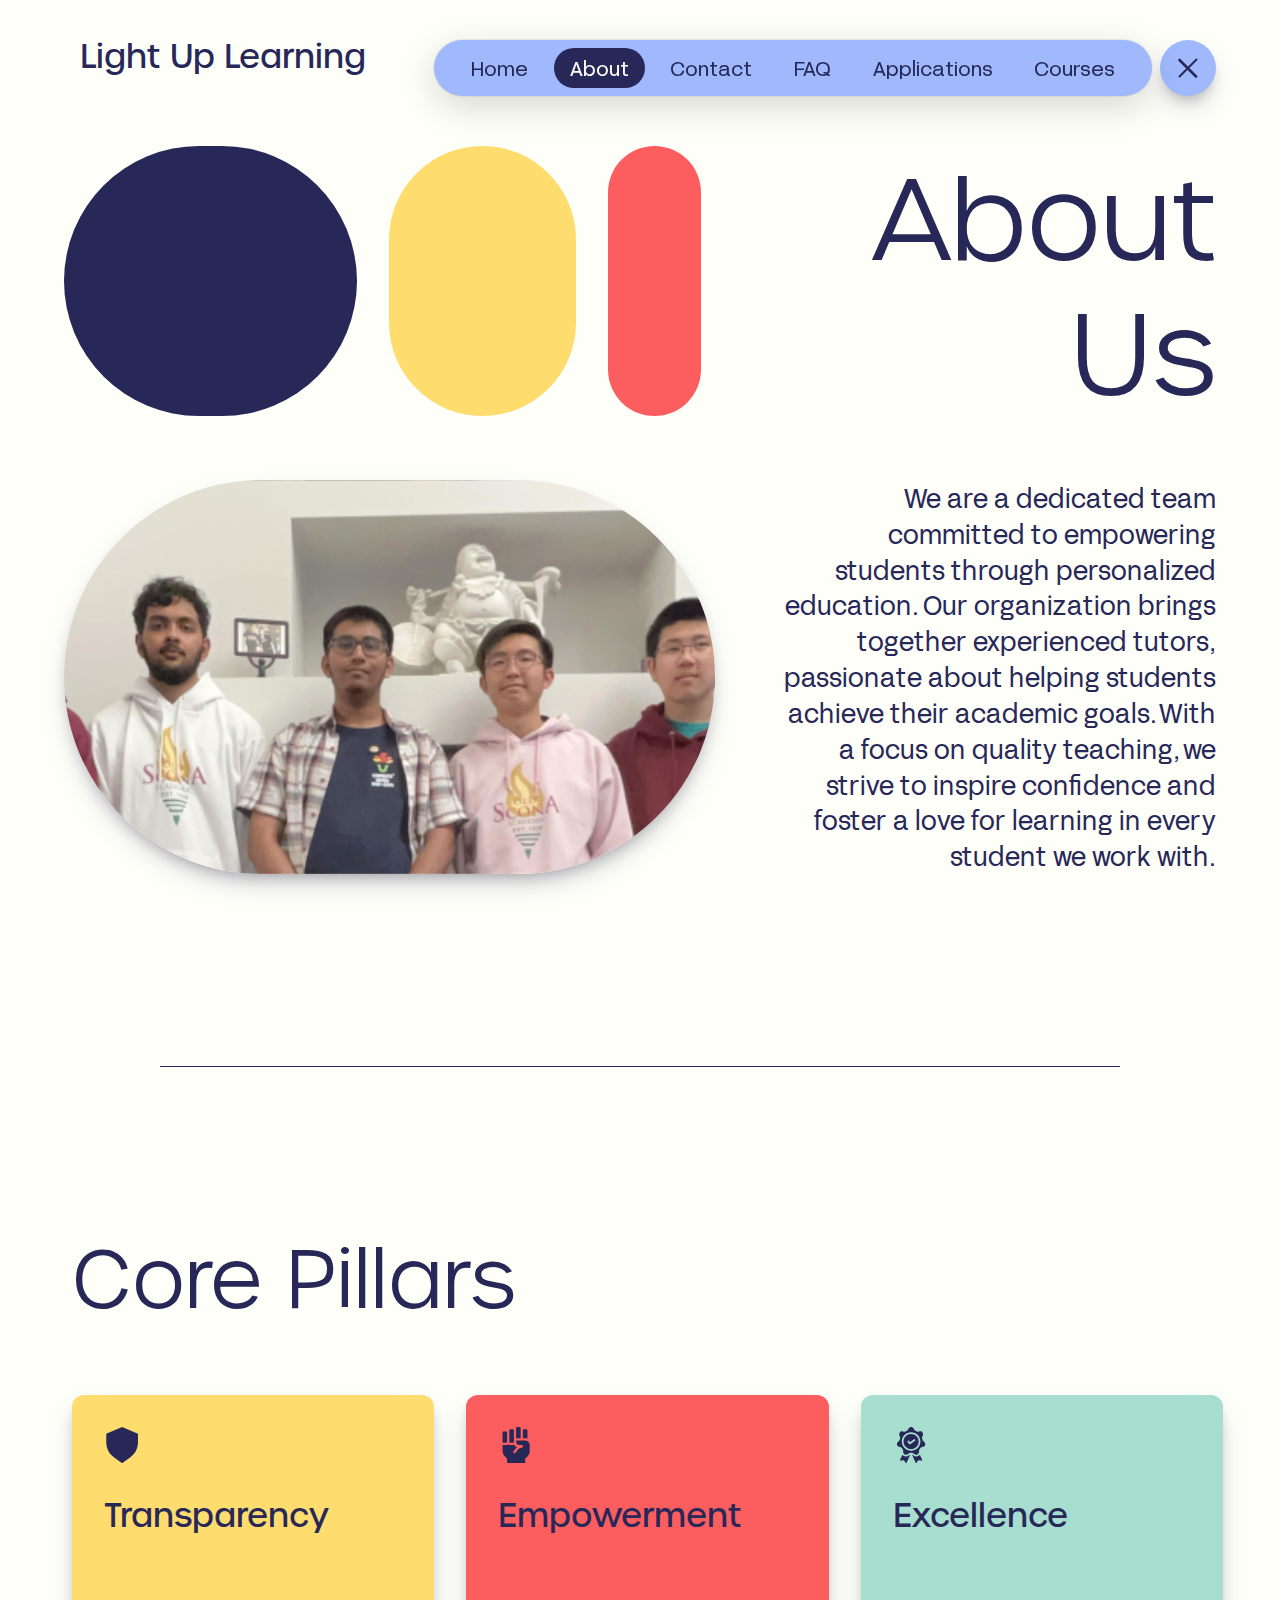
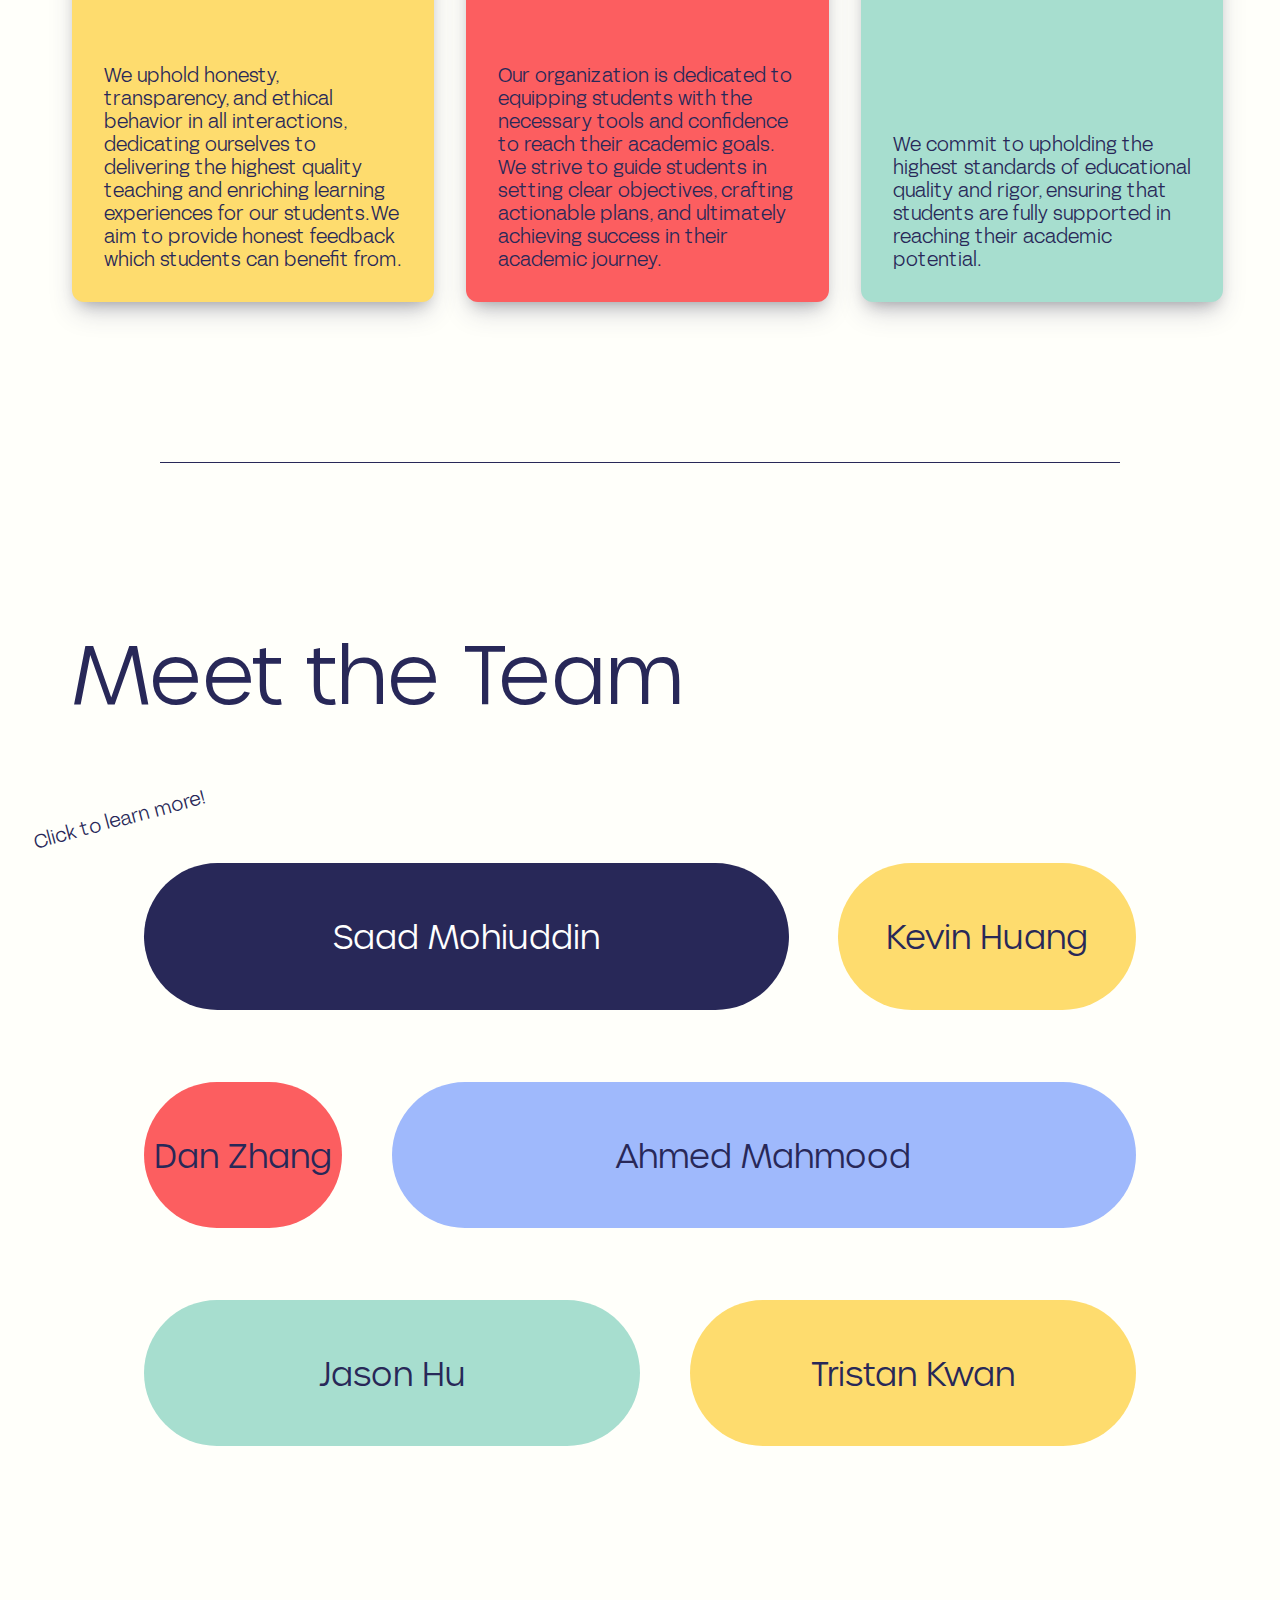
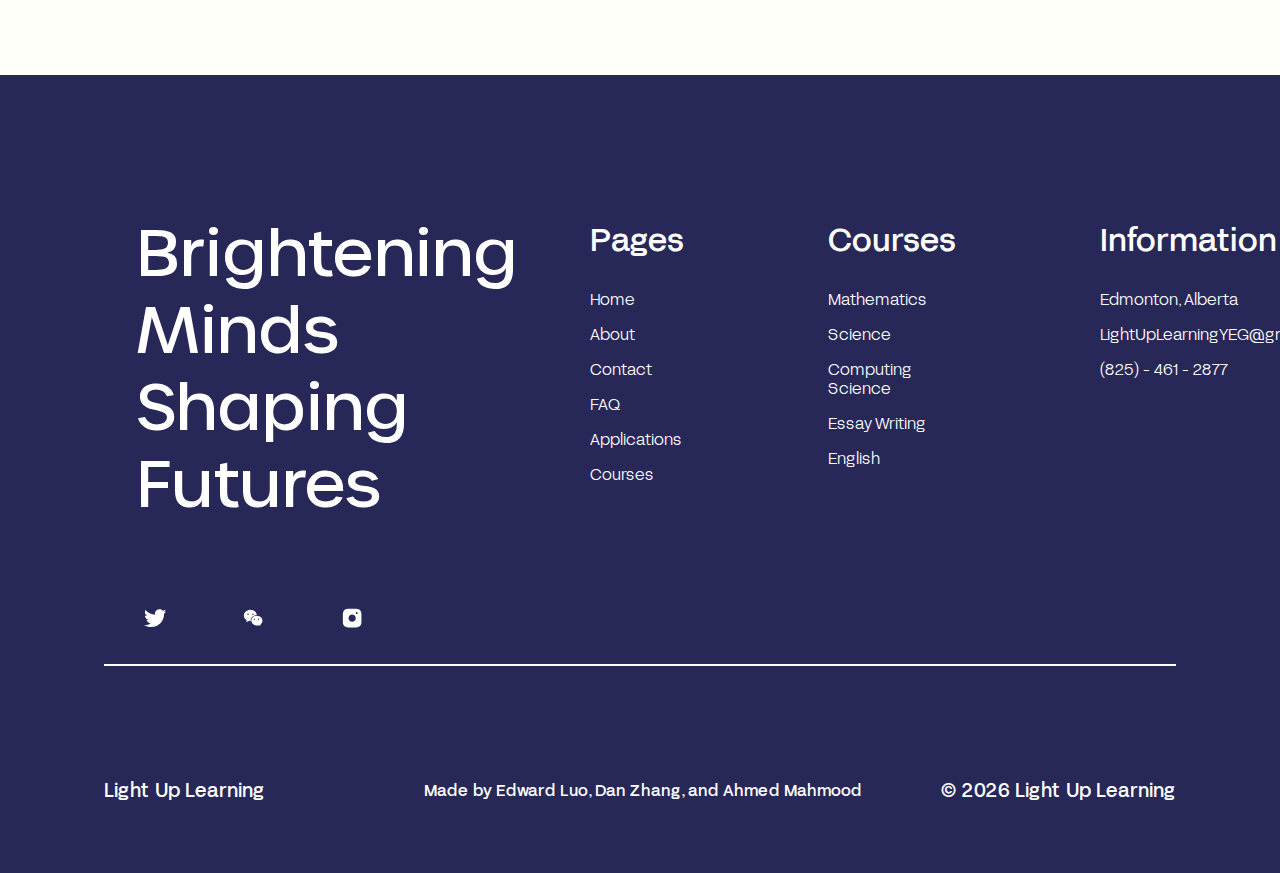
==== about.html @ 4fd84f24 "first commit" ====
<!DOCTYPE html>
<html lang="en">
<head>
    <meta charset="UTF-8">
    <meta http-equiv="X-UA-Compatible" content="IE=edge">
    <meta name="viewport" content="width=device-width, initial-scale=1.0">
    <!-- Styles / Icons -->
    <link rel="stylesheet" href="styles/main.css">
    <link rel="stylesheet" href="styles/queries.css">
    <!-- font google go on this line -->
    <link rel="icon" href="images/logo.png"></link>
    <link rel="shortcut icon" href="favicon.ico" type="image/x-icon">
    <!-- Scripts -->
    <script src="index.js"></script>
    <script type="text/javascript" src="https://ajax.googleapis.com/ajax/libs/jquery/3.6.0/jquery.min.js"></script>
    <!-- font awesome line goes here -->
    <script src="butter.js"></script>
    <!-- Site Meta -->
    <meta name="title" content="About Light Up Learning">
    <meta name="description" content="Learn about the mission, values, and team behind Light Up Learning, fostering a love for learning in students.">
    <meta name="keywords" content="Light Up Learning, about, mission, team, education, tutoring organization">
    <meta name="robots" content="index, follow">
    <meta http-equiv="Content-Type" content="text/html; charset=utf-8">
    <meta name="language" content="English">
    <meta name="theme-color" content="#f8f9fa">
    <meta name="image" content="https://lightuplearning.netlify.app/images/about-banner.png">
    <!-- Facebook / Open Graph -->
    <meta property="og:type" content="website">
    <meta property="og:url" content="https://lightuplearning.netlify.app/about.html">
    <meta property="og:title" content="About Light Up Learning">
    <meta property="og:description" content="Learn about the mission, values, and team behind Light Up Learning, fostering a love for learning in students.">
    <meta property="og:image" content="https://lightuplearning.netlify.app/images/about-banner.png">
    <!-- Twitter -->
    <meta property="twitter:card" content="summary_large_image">
    <meta property="twitter:url" content="https://lightuplearning.netlify.app/about.html">
    <meta property="twitter:title" content="About Light Up Learning">
    <meta property="twitter:description" content="Learn about the mission, values, and team behind Light Up Learning, fostering a love for learning in students.">
    <meta property="twitter:image" content="https://lightuplearning.netlify.app/images/about-banner.png">
    <title>Light Up Learning - About</title>
</head>
<body id="body">
    <header class="padding-5 padding-bottom-1 flex center-vertical">
        <div class="logo-container padding-left-3 padding-right-3 padding-top-1 padding-bottom-1 margin-left-5 center-vertical">
            <h1 class="font-urbane-medium text-primary font-3xl">Light Up Learning</h1>
        </div>
        <div class="navbar font-roc3 position-fixed bg-quaternary center-vertical border-radius-pill padding-left-3 padding-right-3 padding-top-2 padding-bottom-2 right-8">
            <div class="navbar-item border-radius-pill center-vertical padding-2 padding-left-3 padding-right-3 text-primary transition-slow font-md">
                <a href="">Home</a>
            </div>
            <div class="navbar-item border-radius-pill center-vertical padding-2 padding-left-3 padding-right-3 text-primary transition-slow font-md link-active">
                <a href="">About</a>
            </div>
            <div class="navbar-item border-radius-pill center-vertical padding-2 padding-left-3 padding-right-3 text-primary transition-slow font-md">
                <a href="">Contact</a>
            </div>
            <div class="navbar-item border-radius-pill center-vertical padding-2 padding-left-3 padding-right-3 text-primary transition-slow font-md">
                <a href="">FAQ</a>
            </div>
            <div class="navbar-item border-radius-pill center-vertical padding-2 padding-left-3 padding-right-3 text-primary transition-slow font-md">
                <a href="">Applications</a>
            </div>
            <div class="navbar-item dropdown border-radius-pill center-vertical padding-2 padding-left-3 padding-right-3 text-primary transition-slow font-md">
                <a href="">Courses</a>
                <div class="dropdown-items"><br>
                    <a href="">Mathematics</a><br><br>
                    <a href="">Science</a><br><br>
                    <a href="">Computing Science</a><br><br>
                    <a href="">Essay Writing</a><br><br>
                    <a href="">English</a><br><br>
                </div>
            </div>
        </div>
        <!-- Hamburger Icon (Hidden by Default) -->
        <div class="hamburger-container border-radius-circle bg-quaternary padding-2 right-4 position-fixed center-vertical flex-column shadow-23 open" onclick="toggleMenu()">
            <span class="bar"></span>
            <span class="bar"></span>
            <span class="bar"></span>
        </div>
    </header>
    <!-- navbar -->
    <main class="flex center-horizontal margin-5 margin-bottom-10">
        <div class="about-hero-container flex-column">
            <div class="flex-row padding-5">
                <div class="width-30 align-left height-100 bg-primary border-radius-pill center-vertical padding-5">

                </div>
                <div class="width-20 align-left height-100 bg-secondary border-radius-pill center-vertical margin-left-5">

                </div>
                <div class="width-10 align-left height-100 bg-tertiary border-radius-pill center-vertical margin-left-5">

                </div>
                <h1 class="align-right height-100 width-55 font-10xl text-right font-urbane-light-normal text-primary center-vertical">
                    About Us
                </h1>
            </div>
            <div class="flex-row padding-5">
                <div class="oval-container width-100 align-left shadow-23 border-radius-pill">
                </div>
                <p class="align-left text-primary font-roc3 padding-left-5 margin-left-5 font-3 width-70 text-right line-height-1-4 center-vertical">
                    We are a dedicated team committed to empowering students through personalized education. Our organization brings together experienced tutors, passionate about helping students achieve their academic goals. With a focus on quality teaching, we strive to inspire confidence and foster a love for learning in every student we work with.
                </p>
            </div>
        </div>
    </main>
    <hr class="bg-primary">
    <main class="margin-10 flex-column center-horizontal height-75vh pillars">
        <h1 class="align-left font-urbane-light-normal text-primary font-5xl margin-left-10 margin-bottom-10">
            Core Pillars
        </h1>
        <div class="card-containers flex width-100 height-100 margin-left-10">
            <div class="shadow-23 card border-radius-3 bg-secondary width-25 height-100 margin-left-10 flex-column">
                <svg class="width-10 margin-5" viewBox="0 0 16 16" fill="none" xmlns="http://www.w3.org/2000/svg"><g id="SVGRepo_bgCarrier" stroke-width="0"></g><g id="SVGRepo_tracerCarrier" stroke-linecap="round" stroke-linejoin="round"></g><g id="SVGRepo_iconCarrier"> <path d="M4.35009 13.3929L8 16L11.6499 13.3929C13.7523 11.8912 15 9.46667 15 6.88306V3L8 0L1 3V6.88306C1 9.46667 2.24773 11.8912 4.35009 13.3929Z" fill="#282858"></path> </g></svg>
                <h1 class="text-primary font-urbane-medium font-3xl margin-left-5 margin-right-5 wrap">Transparency</h1>
                <p class="text-primary font-roc2 margin-5 font-2 align-bottom">We uphold honesty, transparency, and ethical behavior in all interactions, dedicating ourselves to delivering the highest quality teaching and enriching learning experiences for our students. We aim to provide honest feedback which students can benefit from.</p>
            </div>
            <div class="shadow-23 card border-radius-3 bg-tertiary width-25 height-100 flex-column">
                <svg class="width-10 margin-5" fill="#282858" viewBox="-64 0 512 512" xmlns="http://www.w3.org/2000/svg"><g id="SVGRepo_bgCarrier" stroke-width="0"></g><g id="SVGRepo_tracerCarrier" stroke-linecap="round" stroke-linejoin="round"></g><g id="SVGRepo_iconCarrier"><path d="M255.98 160V16c0-8.84-7.16-16-16-16h-32c-8.84 0-16 7.16-16 16v146.93c5.02-1.78 10.34-2.93 15.97-2.93h48.03zm128 95.99c-.01-35.34-28.66-63.99-63.99-63.99H207.85c-8.78 0-15.9 7.07-15.9 15.85v.56c0 26.27 21.3 47.59 47.57 47.59h35.26c9.68 0 13.2 3.58 13.2 8v16.2c0 4.29-3.59 7.78-7.88 8-44.52 2.28-64.16 24.71-96.05 72.55l-6.31 9.47a7.994 7.994 0 0 1-11.09 2.22l-13.31-8.88a7.994 7.994 0 0 1-2.22-11.09l6.31-9.47c15.73-23.6 30.2-43.26 47.31-58.08-17.27-5.51-31.4-18.12-38.87-34.45-6.59 3.41-13.96 5.52-21.87 5.52h-32c-12.34 0-23.49-4.81-32-12.48C71.48 251.19 60.33 256 48 256H16c-5.64 0-10.97-1.15-16-2.95v77.93c0 33.95 13.48 66.5 37.49 90.51L63.99 448v64h255.98v-63.96l35.91-35.92A96.035 96.035 0 0 0 384 344.21l-.02-88.22zm-32.01-90.09V48c0-8.84-7.16-16-16-16h-32c-8.84 0-16 7.16-16 16v112h32c11.28 0 21.94 2.31 32 5.9zM16 224h32c8.84 0 16-7.16 16-16V80c0-8.84-7.16-16-16-16H16C7.16 64 0 71.16 0 80v128c0 8.84 7.16 16 16 16zm95.99 0h32c8.84 0 16-7.16 16-16V48c0-8.84-7.16-16-16-16h-32c-8.84 0-16 7.16-16 16v160c0 8.84 7.16 16 16 16z"></path></g></svg>
                <h1 class="text-primary font-urbane-medium font-3xl margin-left-5 margin-right-5 wrap">Empowerment</h1>
                <p class="text-primary font-roc2 margin-5 font-2 align-bottom">Our organization is dedicated to equipping students with the necessary tools and confidence to reach their academic goals. We strive to guide students in setting clear objectives, crafting actionable plans, and ultimately achieving success in their academic journey.</p>
            </div>
            <div class="shadow-23 card border-radius-3 bg-quinary width-25 height-100 flex-column">
                <svg class="width-10 margin-5" fill="#282858" version="1.1" id="Layer_1" xmlns="http://www.w3.org/2000/svg" xmlns:xlink="http://www.w3.org/1999/xlink" viewBox="0 0 512 512" xml:space="preserve"><g id="SVGRepo_bgCarrier" stroke-width="0"></g><g id="SVGRepo_tracerCarrier" stroke-linecap="round" stroke-linejoin="round"></g><g id="SVGRepo_iconCarrier"> <g> <g> <path d="M226.932,399.948c-19.96,18.445-47.567,22.576-72.053,10.786c-8.852-4.263-16.322-10.149-22.17-17.199l-33.341,73.744 c-1.517,3.355,0.177,5.884,0.975,6.815c0.798,0.93,3.039,2.989,6.585,2.003l24.272-6.756c2.766-0.769,5.562-1.14,8.319-1.14 c11.631,0,22.578,6.583,27.849,17.492l10.962,22.685c1.601,3.315,4.604,3.646,5.854,3.621c1.226-0.016,4.242-0.414,5.758-3.769 l53.033-117.304C237.148,392.603,231.63,395.606,226.932,399.948z"></path> </g> </g> <g> <g> <path d="M412.631,467.279l-33.341-73.744c-5.848,7.051-13.318,12.937-22.17,17.199c-24.487,11.79-52.093,7.659-72.053-10.786 c-4.698-4.342-10.216-7.345-16.045-9.022l53.033,117.304c1.517,3.356,4.533,3.753,5.758,3.769c1.25,0.025,4.253-0.306,5.854-3.621 l10.962-22.685c5.27-10.909,16.218-17.492,27.849-17.492c2.757,0,5.554,0.371,8.319,1.14l24.272,6.756 c3.546,0.987,5.788-1.072,6.585-2.003C412.454,473.162,414.148,470.633,412.631,467.279z"></path> </g> </g> <g> <g> <path d="M438.821,207.791c-27.69-18.96-36.282-56.605-19.56-85.702c10.051-17.491,4.82-34.775-3.427-45.118 c-8.248-10.34-23.936-19.285-43.223-13.38c-32.084,9.827-66.877-6.925-79.201-38.141C286.002,6.686,269.227,0,256,0 c-13.227,0-30.002,6.686-37.41,25.451c-12.324,31.217-47.114,47.967-79.201,38.141c-19.289-5.904-34.974,3.039-43.223,13.38 c-8.247,10.343-13.478,27.625-3.427,45.118c16.722,29.096,8.13,66.742-19.56,85.702c-16.646,11.399-19.431,29.24-16.489,42.136 c2.942,12.896,13.194,27.761,33.137,30.808c33.174,5.068,57.248,35.256,54.809,68.727c-1.468,20.121,10.745,33.423,22.662,39.163 c11.918,5.739,29.932,6.995,44.748-6.698c12.322-11.387,28.141-17.083,43.953-17.083c15.818,0,31.628,5.693,43.952,17.083 c14.818,13.694,32.833,12.438,44.75,6.698c11.917-5.739,24.129-19.041,22.662-39.162c-2.439-33.471,21.635-63.659,54.809-68.728 c19.943-3.047,30.193-17.913,33.137-30.808C458.252,237.03,455.465,219.189,438.821,207.791z M256,335.923 c-72.575,0-131.619-59.044-131.619-131.619S183.424,72.684,256,72.684c72.576,0,131.619,59.044,131.619,131.619 C387.618,276.878,328.575,335.923,256,335.923z"></path> </g> </g> <g> <g> <path d="M255.999,97.225c-59.044,0-107.079,48.036-107.079,107.079c0,59.043,48.034,107.079,107.079,107.079 s107.079-48.036,107.079-107.079S315.043,97.225,255.999,97.225z M310.874,193.922l-66.642,48.675 c-2.115,1.545-4.653,2.362-7.237,2.362c-0.666,0-1.335-0.054-2.001-0.164c-3.249-0.537-6.147-2.358-8.041-5.054l-19.934-28.382 c-3.895-5.547-2.556-13.2,2.989-17.095c5.546-3.895,13.198-2.557,17.094,2.989l12.75,18.154l56.548-41.302 c5.473-3.995,13.15-2.803,17.146,2.671C317.543,182.248,316.346,189.924,310.874,193.922z"></path> </g> </g> </g></svg>
                <h1 class="text-primary font-urbane-medium font-3xl margin-left-5 margin-right-5 wrap">Excellence</h1>
                <p class="text-primary font-roc2 margin-5 font-2 align-bottom">We commit to upholding the highest standards of educational quality and rigor, ensuring that students are fully supported in reaching their academic potential.</p>
            </div>
        </div>
    </main>
    <hr class="bg-primary">
    <main class="margin-10 flex-column center-horizontal height-100vh pillars">
        <h1 class="align-left font-urbane-light-normal text-primary font-5xl margin-left-10 margin-bottom-10">
            Meet the Team
        </h1>
        <div class="teamcontainer height-100 margin-left-10 phtlm">
            <p class="text-primary font-roc2 font-2 position-absolute htlm">Click to learn more!</p>
            <div class="row flex-row height-20 margin-10">
                <div class="border-radius-pill width-65 height-100 bg-primary hover-pointer pill1 pill flex-row" onclick="expand(this);" color="bg-primary" p="saad">
                    <h1 class="center-horizontal center-vertical height-100 width-100 text-white font-urbane-light-normal">Saad Mohiuddin</h1>
                </div>
                <div class="height-100 width-5 pill12 pill"></div>
                <div class="border-radius-pill width-30 height-100 bg-secondary hover-pointer pill2 pill flex-row" onclick="expand(this);" color="bg-secondary" p="kevin">
                    <h1 class="center-horizontal center-vertical height-100 width-100 text-primary font-urbane-light-normal">Kevin Huang</h1>
                </div>
            </div>
            <div class="row flex-row height-20 margin-10">
                <div class="border-radius-pill width-20 height-100 bg-tertiary hover-pointer pill1 pill flex-row" onclick="expand(this);" color="bg-tertiary" p="dan">
                    <h1 class="center-horizontal center-vertical height-100 width-100 text-primary font-urbane-light-normal">Dan Zhang</h1>
                </div>
                <div class="height-100 width-5 pill12 pill"></div>
                <div class="border-radius-pill width-75 height-100 bg-quaternary hover-pointer pill2 pill flex-row" onclick="expand(this);" color="bg-quaternary" p="ahmed">
                    <h1 class="center-horizontal center-vertical height-100 width-100 text-primary font-urbane-light-normal">Ahmed Mahmood</h1>
                </div>
            </div>
            <div class="row flex-row height-20 margin-10">
                <div class="border-radius-pill width-50 height-100 bg-quinary hover-pointer pill1 pill flex-row" onclick="expand(this);" color="bg-quinary" p="jason">
                    <h1 class="center-horizontal center-vertical height-100 width-100 text-primary font-urbane-light-normal">Jason Hu</h1>
                </div>
                <div class="height-100 width-5 pill12 pill"></div>
                <div class="border-radius-pill width-45 height-100 bg-secondary hover-pointer pill2 pill flex-row" onclick="expand(this);" color="bg-secondary" p="tristan">
                    <h1 class="center-horizontal center-vertical height-100 width-100 text-primary font-urbane-light-normal">Tristan Kwan</h1>
                </div>
            </div>
        </div>
    </main>
    <footer class="height-100vh bg-primary margin-top-20 flex-column padding-10 width-100" style="max-height: fit-content;">
        <div class="upper flex-row text-white font-roc2">
            <div class="logo width-50">
                <h1 class="font-urbane-medium font-4xl margin-top-9 margin-left-9 margin-bottom-3">
                    Brightening Minds<br>Shaping Futures
                </h1>
                <div class="socials flex-row">
                    <a class="text-white width-5 margin-right-1 margin-left-10 margin-top-10" target="_blank" href="https://x.com/LULearningYEG"><svg viewBox="0 -2 20 20" version="1.1" xmlns="http://www.w3.org/2000/svg" xmlns:xlink="http://www.w3.org/1999/xlink" fill="#ffffff"><g id="SVGRepo_bgCarrier" stroke-width="0"></g><g id="SVGRepo_tracerCarrier" stroke-linecap="round" stroke-linejoin="round"></g><g id="SVGRepo_iconCarrier"> <title>twitter [#ffffff]</title> <desc>Created with Sketch.</desc> <defs> </defs> <g id="Page-1" stroke="none" stroke-width="1" fill="none" fill-rule="evenodd"> <g id="Dribbble-Light-Preview" transform="translate(-60.000000, -7521.000000)" fill="#ffffff"> <g id="icons" transform="translate(56.000000, 160.000000)"> <path d="M10.29,7377 C17.837,7377 21.965,7370.84365 21.965,7365.50546 C21.965,7365.33021 21.965,7365.15595 21.953,7364.98267 C22.756,7364.41163 23.449,7363.70276 24,7362.8915 C23.252,7363.21837 22.457,7363.433 21.644,7363.52751 C22.5,7363.02244 23.141,7362.2289 23.448,7361.2926 C22.642,7361.76321 21.761,7362.095 20.842,7362.27321 C19.288,7360.64674 16.689,7360.56798 15.036,7362.09796 C13.971,7363.08447 13.518,7364.55538 13.849,7365.95835 C10.55,7365.79492 7.476,7364.261 5.392,7361.73762 C4.303,7363.58363 4.86,7365.94457 6.663,7367.12996 C6.01,7367.11125 5.371,7366.93797 4.8,7366.62489 L4.8,7366.67608 C4.801,7368.5989 6.178,7370.2549 8.092,7370.63591 C7.488,7370.79836 6.854,7370.82199 6.24,7370.70483 C6.777,7372.35099 8.318,7373.47829 10.073,7373.51078 C8.62,7374.63513 6.825,7375.24554 4.977,7375.24358 C4.651,7375.24259 4.325,7375.22388 4,7375.18549 C5.877,7376.37088 8.06,7377 10.29,7376.99705" id="twitter-[#ffffff]"> </path> </g> </g> </g> </g></svg></a>
                    <a class="text-white width-5 margin-right-1 margin-left-10 margin-top-10" target="_blank" href="https://lightuplearning.netlify.app/pages/wechat"><svg viewBox="0 0 24 24" fill="none" xmlns="http://www.w3.org/2000/svg"><g id="SVGRepo_bgCarrier" stroke-width="0"></g><g id="SVGRepo_tracerCarrier" stroke-linecap="round" stroke-linejoin="round"></g><g id="SVGRepo_iconCarrier"> <path d="M11.8088 7.05902C11.3508 7.06746 10.9637 7.45766 10.9718 7.90277C10.9802 8.36421 11.3599 8.7252 11.8309 8.7196C12.3031 8.71385 12.6613 8.3491 12.6568 7.87785C12.6529 7.41534 12.2749 7.05051 11.8088 7.05902ZM7.35079 7.91557C7.36789 7.47215 6.98366 7.07275 6.52729 7.05933C6.06002 7.04561 5.67572 7.40269 5.66207 7.8632C5.64827 8.32985 6.0052 8.70373 6.47584 8.71569C6.94241 8.72757 7.33354 8.36996 7.35079 7.91557ZM15.8953 8.67099C14.0388 8.76798 12.4244 9.33078 11.1137 10.6023C9.7894 11.887 9.18488 13.4611 9.35012 15.4126C8.62446 15.3226 7.96351 15.2237 7.2988 15.1678C7.06924 15.1484 6.7968 15.1759 6.60235 15.2856C5.95689 15.6498 5.33812 16.061 4.60471 16.5195C4.73928 15.9108 4.82638 15.3778 4.98058 14.8652C5.09398 14.4884 5.04146 14.2788 4.69434 14.0333C2.46568 12.4599 1.52624 10.1051 2.22929 7.68071C2.87973 5.43794 4.47705 4.07778 6.64744 3.36875C9.60982 2.4011 12.939 3.38815 14.7404 5.74012C15.391 6.58969 15.7899 7.54323 15.8953 8.67099Z" fill="#ffffff"></path> <path d="M17.6884 12.3843C17.3253 12.3818 17.0167 12.6791 17.0019 13.046C16.9861 13.4383 17.2912 13.7605 17.6794 13.7615C18.055 13.7627 18.3517 13.4787 18.3655 13.105C18.38 12.7117 18.0749 12.387 17.6884 12.3843ZM13.3745 13.7662C13.7489 13.7666 14.057 13.4737 14.0711 13.1041C14.0861 12.7127 13.7713 12.3845 13.3795 12.3828C12.9915 12.381 12.6664 12.714 12.6799 13.0994C12.6927 13.4678 13.003 13.7658 13.3745 13.7662ZM20.0664 20.2452C19.4785 19.9835 18.9392 19.5907 18.3652 19.5308C17.7932 19.471 17.1919 19.801 16.5936 19.8622C14.771 20.0486 13.138 19.5407 11.7916 18.2956C9.23081 15.927 9.59671 12.2954 12.5594 10.3543C15.1925 8.62927 19.0542 9.20435 20.9107 11.598C22.5307 13.6866 22.3403 16.4592 20.3626 18.2139C19.7903 18.7217 19.5843 19.1397 19.9515 19.809C20.0193 19.9326 20.027 20.0891 20.0664 20.2452Z" fill="#ffffff"></path> </g></svg></a>
                    <a class="text-white width-5 margin-right-1 margin-left-10 margin-top-10" target="_blank" href="https://www.instagram.com/lightuplearningyeg/"><svg viewBox="0 0 24 24" fill="none" xmlns="http://www.w3.org/2000/svg"><g id="SVGRepo_bgCarrier" stroke-width="0"></g><g id="SVGRepo_tracerCarrier" stroke-linecap="round" stroke-linejoin="round"></g><g id="SVGRepo_iconCarrier"> <path d="M16.19 2H7.81C4.17 2 2 4.17 2 7.81V16.18C2 19.83 4.17 22 7.81 22H16.18C19.82 22 21.99 19.83 21.99 16.19V7.81C22 4.17 19.83 2 16.19 2ZM12 15.88C9.86 15.88 8.12 14.14 8.12 12C8.12 9.86 9.86 8.12 12 8.12C14.14 8.12 15.88 9.86 15.88 12C15.88 14.14 14.14 15.88 12 15.88ZM17.92 6.88C17.87 7 17.8 7.11 17.71 7.21C17.61 7.3 17.5 7.37 17.38 7.42C17.26 7.47 17.13 7.5 17 7.5C16.73 7.5 16.48 7.4 16.29 7.21C16.2 7.11 16.13 7 16.08 6.88C16.03 6.76 16 6.63 16 6.5C16 6.37 16.03 6.24 16.08 6.12C16.13 5.99 16.2 5.89 16.29 5.79C16.52 5.56 16.87 5.45 17.19 5.52C17.26 5.53 17.32 5.55 17.38 5.58C17.44 5.6 17.5 5.63 17.56 5.67C17.61 5.7 17.66 5.75 17.71 5.79C17.8 5.89 17.87 5.99 17.92 6.12C17.97 6.24 18 6.37 18 6.5C18 6.63 17.97 6.76 17.92 6.88Z" fill="#fff"></path> </g></svg></a>
                </div>
            </div>
            <div class="pages flex-column margin-10">
                <h1 class="margin-bottom-5">Pages</h1>
                <a class="margin-bottom-3" href="">Home</a>
                <a class="margin-bottom-3" href="">About</a>
                <a class="margin-bottom-3" href="">Contact</a>
                <a class="margin-bottom-3" href="">FAQ</a>
                <a class="margin-bottom-3" href="">Applications</a>
                <a class="margin-bottom-3" href="">Courses</a>
            </div>
            <div class="courses flex-column margin-10">
                <h1 class="margin-bottom-5">Courses</h1>
                <a class="margin-bottom-3" >Mathematics</a>
                <a class="margin-bottom-3" >Science</a>
                <a class="margin-bottom-3" >Computing Science</a>
                <a class="margin-bottom-3" >Essay Writing</a>
                <a class="margin-bottom-3" >English</a>
            </div>
            <div class="information flex-column margin-10">
                <h1 class="margin-bottom-5">Information</h1>
                <p class="margin-bottom-3" >Edmonton, Alberta</p>
                <p class="margin-bottom-3" >LightUpLearningYEG@gmail.com</p>
                <p class="margin-bottom-3" >(825) - 461 - 2877</p>
            </div>
        </div>
        <hr class="bg-white margin-5 border-white">
        <div class="lower margin-top-11 text-white flex-row width-100 align-right width-100">
            <h1 class="font-roc font-1 align-left margin-left-5" style="margin-right: auto;">Light Up Learning</h1>
            <h1 class="font-roc font-sm center-horizontal" style="margin: auto;text-align: center;">Made by Edward Luo, Dan Zhang, and Ahmed Mahmood</h1>
            <h1 class="font-roc font-1 margin-right-5">© <span id="year"></span> Light Up Learning</h1>
        </div>
    </footer>
    <div id="expanded">
        <div class="closebtn shadow-23" onclick="unexpand()">
            <div class="b"></div>
            <div class="b"></div>
        </div>
        <div class="textbox">
            <div class="leftbox center-vertical height-100">
                <div class="pfpcontainer">

                </div>
                <h1 class="font-urbane-medium personname"></h1>
                <br>
                <div class="notables flex-row">
                </div>
                <div class="coursesc flex-column margin-top-4">
                </div>
            </div>
            <div class="rightside">
                <div class="box1 flex-row center-vertical height-100">
                    <div class="flex-column padding-5 education">
                        <h1 class="font-urbane-medium">Qualifications</h1>
                        <h2 class="font-urbane-light-normal font-2 padding-top-3">Education</h2>
                        
                    </div>
                    <div class="flex-row padding-5 width-100">
                        <div class="flex-column width-50 padding-left-7 academics">
                            <h2 class="font-urbane-light-normal">Academics</h2>
                        </div>
                        <div class="flex-column width-50 padding-left-7 other">
                            <h2 class="font-urbane-light-normal">Other</h2>

                        </div>
                    </div>
                </div>
                <div class="box2">
                    <div class="padding-5 center-vertical height-100">
                        <p class="font-roc bio">
                        
                        </p>
                    </div>
                </div>
            </div>
        </div>
    </div>
    <div id="scroll" style="display: none;"></div>
    <script>
        document.getElementById("year").innerHTML = new Date().getFullYear();
        // Function to toggle the expanded/collapsed state of the navbar
        function toggleMenu() {
            var navbarItems = document.querySelector('.navbar');
            navbarItems.classList.toggle('shrunk');
            document.querySelector('.hamburger-container').classList.toggle('open');
        }
        p = {
            'ahmed': {
                'name': 'Ahmed Mahmood',
                'notables': [
                    "OSA '24", 
                    "Full IB", 
                    "Honours"
                ],
                'courses': [
                    'Computer Science', 
                    'Science'
                ],
                'qualifications': {
                    'education': [
                        "Old Scona Academic", 
                        "University Of Alberta"
                    ],
                    'academics': [
                        "Full IB Diploma", 
                        "First Class Academic Honours",
                        "Highest Class Achievement Sci 10",
                        "Highest Class Achievement Com Sci 30IB"
                    ],
                    'other': [
                        'Senior Royal Canadian Air Cadet', 
                        'Warrant Officer Second Class', 
                        'Tutor at BGCBigs Edmonton'
                    ]
                },
                'bio': [
                    'Ahmed is currently a first-year student at the University of Alberta studying Neuroscience and Computing Science. He graduated from Old Scona Academic High School in 2024 after completing the Full IB Diploma with First Class Academic Honours in his studies. During his time in high school, Ahmed has been awarded the highest class achievement in Science 10, Chemistry 20IB, and Computer Science 30IB',
                    'Throughout his time in high school, Ahmed was also a senior Royal Canadian Air Cadet—currently a Warrant Officer Second Class—and is now the highest-ranked in his squadron. He came to lead nightly and ceremonial drills as the Squadron Commander and taught a variety of lessons from aviation and aerodynamics to leadership and community service each week. Along with his participation in community service like Remembrance Day Parades and physical activities like field training exercises, Ahmed shows his disciplined nature along with a kind desire to help others.',
                    'Besides the above, Ahmed has also tutored younger students through BGCBigs Edmonton, further proponing his willingness to help others and demonstrating his experience in tutoring students of various ages.'
                ],
                'colors': [
                    'bg-quaternary',
                    'bg-secondary',
                    'bg-primary',
                    'bg-tertiary',
                    'bg-primary'
                ]
            },
            'dan': {
                'name': 'Dan Zhang',
                'notables': [
                    "OSA '24", 
                    "IB", 
                    "Honours"
                ],
                'courses': [
                    'Essay Writing', 
                    'English'
                ],
                'qualifications': {
                    'education': [
                        "Old Scona Academic", 
                        "University Of Alberta"
                    ],
                    'academics': [
                        "Biochemistry", 
                        "Pharmacology",
                    ],
                    'other': [
                        'Competitive Pianist', 
                        'Track & Field', 
                        'Volunteer at CapitalCare and CBS Next Gen'
                    ]
                },
                'bio': [
                    'Meet Dan, our dedicated English and Math 20-1 teacher. Upon graduating from Old Scona Academic as a partial-IB student with First Class Academic Honours in all three years, Dan is now entering his first year of studies in Biochemistry and Pharmacology at the University of Alberta. Throughout high school, Dan found himself to be an all-round student, proficient in the likes of both humanities and sciences. With this, Dan aims to pass down his experience to the next generation.',
                    'Outside of school, Dan has effectively balanced a range of extracurricular activities alongside his academics. As a competitive pianist, track and field athlete, and volunteer with CapitalCare and CBS Next Gen, he has honed his time management, planning, and organizational skills—all while maintaining strong academic performance. These abilities will serve him well as he creates effective lesson plans for his students.',
                    'With three years of tutoring experience outside of school, Dan has successfully helped a diverse range of students excel in their studies. He has also been actively involved with organizations such as Life Long Learners, further honing his teaching skills. His ability to break down complex problems into simple steps has received positive remarks from parents and students alike.'
                ],
                'colors': [
                    'bg-tertiary',
                    'bg-quaternary',
                    'bg-primary',
                    'bg-quinary',
                    'bg-primary'
                ]
            },
            'jason': {
                'name': 'Jason Hu',
                'notables': [
                    "OSA '24", 
                    "Full IB", 
                    "Honours"
                ],
                'courses': [
                    'Computer Science',
                ],
                'qualifications': {
                    'education': [
                        "Old Scona Academic", 
                        "University Of Alberta"
                    ],
                    'academics': [
                        "Computer Science IB Internal Assessment: 7",
                        "Canadian Computing Competition (CCC)",
                        "Gauss and Pascal High Placements"
                    ],
                    'other': [
                        'Tutor at BGCBigs Edmonton', 
                        'Competitive Problem Solver', 
                        'Community Volunteer'
                    ]
                },
                'bio': [
                    'Jason is a first-year university student studying Computer Science at the University of Alberta. He graduated from full IB at Old Scona Academic in 2024 with First Class Academic Honours. Throughout high school, Jason has demonstrated a strong ability and appeal towards computer sciences, receiving a 7 on his Computer Science IB Internal Assessment.',
                    'Known for his exceptional problem-solving skills, Jason has excelled in both computer science and maths. He has participated in prestigious competitions like the Canadian Computing Competition (CCC), Gauss, and Pascal, achieving high placements without extensive preparation. Jason is eager to share his expertise in computer science with his students.',
                    'Throughout high school, Jason was a dedicated tutor, working with younger students at a local school as part of BGCBigs Edmonton. His effective tutoring methods and commitment have earned him positive feedback from students and educators alike.'
                ],
                'colors': [
                    'bg-quinary',
                    'bg-tertiary',
                    'bg-primary',
                    'bg-primary',
                    'bg-primary'
                ]
            },
            'kevin': {
                'name': 'Kevin Huang',
                'notables': [
                    "OSA '24", 
                    "Valedictorian", 
                    "Honours"
                ],
                'courses': [
                    'Science'
                ],
                'qualifications': {
                    'education': [
                        "Old Scona Academic", 
                        "University Of Waterloo"
                    ],
                    'academics': [
                        "Perfect Scores in Chemistry and Math",
                        "Old Scona Valedictorian",
                        "Studying Chemical Engineering at the University of Waterloo"
                    ],
                    'other': [
                        'Chess Teacher', 
                        'Volunteer Tutor'
                    ]
                },
                'bio': [
                    'Kevin is currently a first-year student studying Chemical Engineering at the University of Waterloo. As the Old Sona 2024 valedictorian, Kevin graduated with the highest marks, achieving perfect scores in Chemistry and Math throughout high school.',
                    'Kevin wishes to pass down his secret for his academic success through others, teaching them the meticulous ways in which he studies and breaks down material. Throughout high school, Kevin has continuously tutored other students, helping them break down complex problems and providing them with the support they need in order to succeed in their course. Through other volunteer programs, Kevin has received extremely positive remarks regarding his teaching methods, sense of responsibility and ability to break down the problem for students to understand.',
                    'Outside of school, Kevin is a dedicated Chess Teacher responsible for a group of 15 students. His ability to mentor and watch over each student has allowed every student to experience significant growth in their skill and understanding of the game. Students and parents alike have said that he is well-prepared and professional, further proving his competency as a tutor for our organization.'
                ],
                'colors': [
                    'bg-secondary',
                    'bg-primary',
                    'bg-quaternary',
                    'bg-quaternary',
                    'bg-primary'
                ]
            },
            'tristan': {
                'name': 'Tristan Kwan',
                'notables': [
                    "OSA '24", 
                    "Full IB", 
                    "Honours"
                ],
                'courses': [
                    'English'
                ],
                'qualifications': {
                    'education': [
                        "Old Scona Academic", 
                        "University Of Alberta"
                    ],
                    'academics': [
                        "Full IB",
                        "Aspirations for Medicine (Anesthesiologist)",
                        "Studying Biochemistry and Cell Biology at the University of Alberta"
                    ],
                    'other': [
                        'Swimming Instructor', 
                        'Lifeguard', 
                        'Leadership Courses'
                    ]
                },
                'bio': [
                    'Tristan is a first-year student studying Biochemistry and Cell Biology at the University of Alberta. Having graduated from Old Scona Academic as a full IB student, Tristan plans on pursuing the path of medicine with the ambitious aspirations of becoming an anesthesiologist.',
                    'Tristan works well with others being friendly and able to easily communicate with students to help them improve. On top of his full IB course load in high school, Tristan also took leadership courses proving himself as a leader capable of assisting others.',
                    'Outside of his life at school, Tristan has taught swimming and worked as a lifeguard. Through teaching his classes, he has learned how to efficiently work with students of all ages and communicate with them in a way that helps them maximize their learning and understanding. Watching his students grow and become proficient swimmers is something that always puts a smile on his face — a sense of satisfaction that is truly priceless.'
                ],
                'colors': [
                    'bg-secondary',
                    'bg-primary',
                    'bg-quaternary',
                    'bg-quaternary',
                    'bg-primary'
                ]
            },
            'saad': {
                'name': 'Saad Mohiuddin',
                'notables': [
                    "OSA '24", 
                    "Full IB", 
                    "Honours"
                ],
                'courses': [
                    'Math',
                ],
                'qualifications': {
                    'education': [
                        "Old Scona Academic", 
                        "University Of Alberta"
                    ],
                    'academics': [
                        "Highest Class Achievement in Science 10",
                        "Highest Class Achievement in Chemistry 20IB",
                        "Highest Class Achievement in Computer Science 30IB",
                    ],
                    'other': [
                        'Tutor at BGCBigs Edmonton', 
                        'Canadian Computing Competition (CCC)', 
                        'Gauss and Pascal High Placements'
                    ]
                },
                'bio': [
                    'Saad is a first-year student studying Computer Science and Biochemistry at the University of Alberta. He graduated from full IB at Old Scona Academic in 2024 with First Class Academic Honours. Throughout high school, he has received the highest class achievement awards in Science 10, Chemistry 20IB, and Computer Science 30IB.',
                    'Saad has received excellent results in competitions such as the Canadian Computing Competition (CCC), Gauss, and Pascal, where he demonstrated his proficient problem-solving abilities along with the ability to perform under pressure. His keen insight into dissecting problems into minute pieces has allowed him to succeed in all areas of his life.',
                    'Saad has been a long-time tutor and mentor throughout high school. He has previously taught Science 10 and Math 10C in peer and online tutoring programs. Moreover, Saad has been involved with mentoring junior high students as part of BGCBigs Edmonton. Through his previous experiences working with students, Saad is more than qualified to help prospective students in their respective subjects.'
                ],
                'colors': [
                    'bg-primary',
                    'bg-quinary',
                    'bg-primary',
                    'bg-secondary',
                    'bg-secondary'
                ]
            }
        }
        c = {
            "bg-primary": "#282858", 
            "bg-secondary": "#fedc6e",
            "bg-tertiary": "#fc5e60",
            "bg-quaternary": "#9fb9fc",
            "bg-quinary": "#a7decf"
        }
        function expand(obj) {
            document.getElementById('scroll').setAttribute('scroll', document.documentElement.scrollTop)
            this.document.body.style.setProperty('--st', -(document.documentElement.scrollTop) + "px");
            this.document.body.classList.add('noscroll');
            var navbarItems = document.querySelector('.navbar');
            navbarItems.classList.add('shrunk');
            document.querySelector('.hamburger-container').classList.remove('open');
            this.document.getElementById('expanded').classList = obj.getAttribute('color') + " " + 'show'
            name = obj.getAttribute('p')
            profile = p[name]

            const notables = profile.notables;
            const courses = profile.courses;
            const education = profile.qualifications.education;
            const academics = profile.qualifications.academics;
            const others = profile.qualifications.other;
            const bio = profile.bio;
            const colors = profile.colors;

            // Select the parent div where the notables should be added
            const notablesContainer = document.querySelector(".notables");

            const notablesDivs = notablesContainer.querySelectorAll("div");
            notablesDivs.forEach(div => div.remove());

            // Loop through each notable and create a new div for it
            notables.forEach(notable => {
                const notableDiv = document.createElement("div");
                notableDiv.classList.add("font-roc", "font-1", "notable"); // Add the same classes as in the <p> elements
                notableDiv.textContent = notable; // Set the text content of the div
                notablesContainer.appendChild(notableDiv); // Append the div to the notables container
            });

            // Select the parent div where the courses should be added
            const coursesContainer = document.querySelector(".coursesc");

            const coursesDivs = coursesContainer.querySelectorAll("div");
            coursesDivs.forEach(div => div.remove());

            // Loop through each course and create a new div for it
            courses.forEach(course => {
                const courseDiv = document.createElement("div");
                courseDiv.classList.add("font-roc", "font-2", "course"); // Add the same classes as in the <p> elements
                courseDiv.textContent = course; // Set the text content of the div
                coursesContainer.appendChild(courseDiv); // Append the div to the courses container
            });

            const educationContainer = document.querySelector(".education");

            const educationDivs = educationContainer.querySelectorAll("div");
            educationDivs.forEach(div => div.remove());

            education.forEach(edu => {
                const educationDiv = document.createElement("div");
                educationDiv.classList.add("font-roc", "padding-top-3"); // Add the same classes as in the <p> elements
                educationDiv.textContent = edu; // Set the text content of the div
                educationContainer.appendChild(educationDiv); // Append the div to the education container
            });

            const academicsContainer = document.querySelector(".academics");

            const academicsDivs = academicsContainer.querySelectorAll("div");
            academicsDivs.forEach(div => div.remove());

            academics.forEach(academic => {
                const academicDiv = document.createElement("div");
                academicDiv.classList.add("font-roc", "padding-top-2"); // Add the same classes as in the <p> elements
                academicDiv.textContent = academic; // Set the text content of the div
                academicsContainer.appendChild(academicDiv); // Append the div to the .academics container
            });

            const otherContainer = document.querySelector(".other");

            const otherDivs = otherContainer.querySelectorAll("div");
            otherDivs.forEach(div => div.remove());

            others.forEach(other => {
                const otherDiv = document.createElement("div");
                otherDiv.classList.add("font-roc", "padding-top-2"); // Add the same classes as in the <p> elements
                    otherDiv.textContent = other; // Set the text content of the div
                otherContainer.appendChild(otherDiv); // Append the div to the .other container
            });

            const bioContainer = document.querySelector(".bio");

            const bioContent = bio.join("<br><br>");

            bioContainer.innerHTML = bioContent;

            document.querySelector(".personname").innerHTML = profile.name;

            const bg = colors[0];
            const card = colors[1];
            const text = colors[2];
            const pfp = colors[3]
            const course = colors[4]

            document.querySelector(".textbox").style.color = c[text]
            document.querySelector(".leftbox").style.backgroundColor = c[card]
            document.querySelector(".leftbox").style.boxShadow = c[card] + "67" + " 0px 30px 90px"
            document.querySelector(".box1").style.backgroundColor = c[card]
            document.querySelector(".box1").style.boxShadow = c[card] + "67" + " 0px 30px 90px"
            document.querySelector(".box2").style.backgroundColor = c[card]
            document.querySelector(".box2").style.boxShadow = c[card] + "67" + " 0px 30px 90px"
            document.querySelector(".pfpcontainer").style.backgroundImage = "url('../images/" + name + 'bg.png' + "')"
            document.querySelector(".pfpcontainer").style.boxShadow = c[pfp] + "67" + " 0px 30px 90px"
            const elements = document.querySelectorAll(`.course`);
                elements.forEach(element => {
                    element.style.backgroundColor = c[bg];
                    element.style.color = c[course];
            });
        }
        function unexpand() {
            this.document.body.classList.remove('noscroll');
            this.document.getElementById('expanded').classList =  ""
            this.document.documentElement.scrollTop = document.getElementById('scroll').getAttribute('scroll');
            
        }
    </script>
</body>
</html>
---- styles/main.css ----
* {
    margin: 0;
    padding: 0;
    box-sizing: border-box;
    user-select: none;
}

body {
    overflow-x: hidden;
}

.noscroll {
    position: fixed;
    top: var(--st, 0);
    inline-size: 100%;
    overflow-y: scroll;
}

a {
    cursor: pointer;
    text-decoration: none;
    color: inherit;
}

menu, ol, ul {
    list-style: none;
    margin: 0;
    padding: 0;
}

hr {
    border: none;
    border-bottom: 1px #282858 solid;
    margin: 10rem;
}

/* NAVBAR ONLY */

.navbar {
    box-shadow: rgba(0, 0, 0, 0.16) 0px 10px 36px 0px, rgba(0, 0, 0, 0.06) 0px 0px 0px 1px;
    top: 2.5rem;
    z-index: 999999999;
}

.navbar-item {
    margin: 0 .3rem;
    cursor: pointer;
}

.navbar-item:hover {
    color:#282858;
    background-color: white;
}


.link-active:hover {
    color:#282858;
    background-color: white;
}

.card {margin-right: 5rem;}

.card:last-child {
    margin-right: 0;
}

.dropdown {
    
}

.dropdown-items {
    visibility: collapse;
    opacity: 0;
    transition: opacity 0.3s ease;
    position: absolute;
    background: rgb(159,185,252);
    border-radius: 1rem;
    right: 0;
    width: max-content;
    padding: 2rem;
    top: 40%;
    z-index: -999;
    border-top-right-radius: 0;
    padding-bottom: 0;
    text-align: right;
    /* box-shadow: rgba(0, 0, 0, 0.16) 0px 10px 36px 0px, rgba(0, 0, 0, 0.06) 0px 0px 0px 1px; */
}

.dropdown-items a {
    text-align: right;
    border-radius: 999px;
    transition: background-color 0.2s ease;
    padding: .5rem 1rem;
}

.dropdown-items a:hover {
    background-color: white;
}

.dropdown:hover .dropdown-items {
    visibility: visible;
    opacity: 1;
}

.dropdown-items:hover {
    visibility: visible;
    opacity: 1;
}

/* Hamburger Icon */
.hamburger-container {
    top: 2.5rem;
    width: 3.5rem;
    height: 3.5rem;
    cursor: pointer;
    z-index: 999999;
    display: flex; 
    justify-content: center;
    transition: all 0.3s ease;
}

.hamburger-container:hover {
    background-color: #282858;
}

.hamburger-container:hover .bar {
    background-color: #9fb9fc;
}

.bar {
    margin: 3px;
    display: flex; align-items: center;
    height: 2px;
    width: 50%;
    background-color: #282858;
    border-radius: 2px;
    transition: all 0.2s ease;
}

.navbar {
    transition: all 0.2s ease-in-out;
    opacity: 1;
}

/* Hide Navbar Items when Shrunk */
.navbar.shrunk {
    opacity: 0;
    transform: scale(0); /* Hide items when navbar is shrunk */
}

.hamburger-container.open .bar:nth-child(1) {
    opacity: 0;
}

.hamburger-container.open .bar:nth-child(2) {
    transform: rotate(-45deg) scaleX(1.3);
}

.hamburger-container.open .bar:nth-child(2)::after {
    background-color: #282858;
    rotate: 0deg;
    border-radius: 1px;
    position: absolute;
    top: 50%;
    left: 50%;
    content: "";
    transition: all 0.2s ease;
    height:1.5px;
    width: 100%;
    transform: translate(-50%, -50%) rotate(90deg) scaleX(1.3);
}

.hamburger-container.open:hover .bar:nth-child(2)::after {
    background-color: #9fb9fc;
}

.hamburger-container.open .bar:nth-child(3) {
    opacity: 0;
}


/* NAVBAR ONLY */

@font-face {
    font-family: 'roc';
    src: url(fonts/roc.woff2);
    font-weight: 300;
}
  
@font-face {
    font-family: 'roc';
    src: url(fonts/roc2.woff2);
    font-weight: 400;
}

@font-face {
    font-family: 'roc3';
    src: url(fonts/roc3.woff2);
    font-weight: 500;
}

@font-face {
    font-family: 'roc';
    src: url(fonts/roc4.woff2);
    font-weight: 600;
}

/* Urbane Font Faces */
@font-face {
    font-family: 'Urbane';
    src: url('fonts/Urbane-LightItalic.eot');
    src: local('Urbane Light Italic'), local('Urbane-LightItalic'),
        url('fonts/Urbane-LightItalic.eot?#iefix') format('embedded-opentype'),
        url('fonts/Urbane-LightItalic.woff2') format('woff2'),
        url('fonts/Urbane-LightItalic.woff') format('woff'),
        url('fonts/Urbane-LightItalic.ttf') format('truetype');
    font-weight: 300;
    font-style: italic;
    font-display: swap;
}

@font-face {
    font-family: 'Urbane';
    src: url('fonts/Urbane-Medium.eot');
    src: local('Urbane Medium'), local('Urbane-Medium'),
        url('fonts/Urbane-Medium.eot?#iefix') format('embedded-opentype'),
        url('fonts/Urbane-Medium.woff2') format('woff2'),
        url('fonts/Urbane-Medium.woff') format('woff'),
        url('fonts/Urbane-Medium.ttf') format('truetype');
    font-weight: 500;
    font-style: normal;
    font-display: swap;
}

@font-face {
    font-family: 'Urbane';
    src: url('fonts/Urbane-ThinItalic.eot');
    src: local('Urbane Thin Italic'), local('Urbane-ThinItalic'),
        url('fonts/Urbane-ThinItalic.eot?#iefix') format('embedded-opentype'),
        url('fonts/Urbane-ThinItalic.woff2') format('woff2'),
        url('fonts/Urbane-ThinItalic.woff') format('woff'),
        url('fonts/Urbane-ThinItalic.ttf') format('truetype');
    font-weight: 100;
    font-style: italic;
    font-display: swap;
}

@font-face {
    font-family: 'Urbane Demi';
    src: url('fonts/Urbane-DemiBold.eot');
    src: local('Urbane Demi Bold'), local('Urbane-DemiBold'),
        url('fonts/Urbane-DemiBold.eot?#iefix') format('embedded-opentype'),
        url('fonts/Urbane-DemiBold.woff2') format('woff2'),
        url('fonts/Urbane-DemiBold.woff') format('woff'),
        url('fonts/Urbane-DemiBold.ttf') format('truetype');
    font-weight: 600;
    font-style: normal;
    font-display: swap;
}

@font-face {
    font-family: 'Urbane';
    src: url('fonts/Urbane-Heavy.eot');
    src: local('Urbane Heavy'), local('Urbane-Heavy'),
        url('fonts/Urbane-Heavy.eot?#iefix') format('embedded-opentype'),
        url('fonts/Urbane-Heavy.woff2') format('woff2'),
        url('fonts/Urbane-Heavy.woff') format('woff'),
        url('fonts/Urbane-Heavy.ttf') format('truetype');
    font-weight: 900;
    font-style: normal;
    font-display: swap;
}

@font-face {
    font-family: 'Urbane';
    src: url('fonts/Urbane-Thin.eot');
    src: local('Urbane Thin'), local('Urbane-Thin'),
        url('fonts/Urbane-Thin.eot?#iefix') format('embedded-opentype'),
        url('fonts/Urbane-Thin.woff2') format('woff2'),
        url('fonts/Urbane-Thin.woff') format('woff'),
        url('fonts/Urbane-Thin.ttf') format('truetype');
    font-weight: 100;
    font-style: normal;
    font-display: swap;
}

@font-face {
    font-family: 'Urbane';
    src: url('fonts/Urbane-BoldItalic.eot');
    src: local('Urbane Bold Italic'), local('Urbane-BoldItalic'),
        url('fonts/Urbane-BoldItalic.eot?#iefix') format('embedded-opentype'),
        url('fonts/Urbane-BoldItalic.woff2') format('woff2'),
        url('fonts/Urbane-BoldItalic.woff') format('woff'),
        url('fonts/Urbane-BoldItalic.ttf') format('truetype');
    font-weight: bold;
    font-style: italic;
    font-display: swap;
}

@font-face {
    font-family: 'Urbane Extra';
    src: url('fonts/Urbane-ExtraLight.eot');
    src: local('Urbane Extra Light'), local('Urbane-ExtraLight'),
        url('fonts/Urbane-ExtraLight.eot?#iefix') format('embedded-opentype'),
        url('fonts/Urbane-ExtraLight.woff2') format('woff2'),
        url('fonts/Urbane-ExtraLight.woff') format('woff'),
        url('fonts/Urbane-ExtraLight.ttf') format('truetype');
    font-weight: 200;
    font-style: normal;
    font-display: swap;
}

@font-face {
    font-family: 'Urbane';
    src: url('fonts/Urbane-HeavyItalic.eot');
    src: local('Urbane Heavy Italic'), local('Urbane-HeavyItalic'),
        url('fonts/Urbane-HeavyItalic.eot?#iefix') format('embedded-opentype'),
        url('fonts/Urbane-HeavyItalic.woff2') format('woff2'),
        url('fonts/Urbane-HeavyItalic.woff') format('woff'),
        url('fonts/Urbane-HeavyItalic.ttf') format('truetype');
    font-weight: 900;
    font-style: italic;
    font-display: swap;
}

@font-face {
    font-family: 'Urbane';
    src: url('fonts/Urbane-Bold.eot');
    src: local('Urbane Bold'), local('Urbane-Bold'),
        url('fonts/Urbane-Bold.eot?#iefix') format('embedded-opentype'),
        url('fonts/Urbane-Bold.woff2') format('woff2'),
        url('fonts/Urbane-Bold.woff') format('woff'),
        url('fonts/Urbane-Bold.ttf') format('truetype');
    font-weight: bold;
    font-style: normal;
    font-display: swap;
}

@font-face {
    font-family: 'Urbane';
    src: url('fonts/Urbane-MediumItalic.eot');
    src: local('Urbane Medium Italic'), local('Urbane-MediumItalic'),
        url('fonts/Urbane-MediumItalic.eot?#iefix') format('embedded-opentype'),
        url('fonts/Urbane-MediumItalic.woff2') format('woff2'),
        url('fonts/Urbane-MediumItalic.woff') format('woff'),
        url('fonts/Urbane-MediumItalic.ttf') format('truetype');
    font-weight: 500;
    font-style: italic;
    font-display: swap;
}

@font-face {
    font-family: 'Urbane Demi';
    src: url('fonts/Urbane-DemiBoldItalic.eot');
    src: local('Urbane Demi Bold Italic'), local('Urbane-DemiBoldItalic'),
        url('fonts/Urbane-DemiBoldItalic.eot?#iefix') format('embedded-opentype'),
        url('fonts/Urbane-DemiBoldItalic.woff2') format('woff2'),
        url('fonts/Urbane-DemiBoldItalic.woff') format('woff'),
        url('fonts/Urbane-DemiBoldItalic.ttf') format('truetype');
    font-weight: 600;
    font-style: italic;
    font-display: swap;
}

@font-face {
    font-family: 'Urbane';
    src: url('fonts/Urbane-Light.eot');
    src: local('Urbane Light'), local('Urbane-Light'),
        url('fonts/Urbane-Light.eot?#iefix') format('embedded-opentype'),
        url('fonts/Urbane-Light.woff2') format('woff2'),
        url('fonts/Urbane-Light.woff') format('woff'),
        url('fonts/Urbane-Light.ttf') format('truetype');
    font-weight: 300;
    font-style: normal;
    font-display: swap;
}

@font-face {
    font-family: 'Urbane Extra';
    src: url('fonts/Urbane-ExtraLightItalic.eot');
    src: local('Urbane Extra Light Italic'), local('Urbane-ExtraLightItalic'),
        url('fonts/Urbane-ExtraLightItalic.eot?#iefix') format('embedded-opentype'),
        url('fonts/Urbane-ExtraLightItalic.woff2') format('woff2'),
        url('fonts/Urbane-ExtraLightItalic.woff') format('woff'),
        url('fonts/Urbane-ExtraLightItalic.ttf') format('truetype');
    font-weight: 200;
    font-style: italic;
    font-display: swap;
}

body {
    background: #fffffa;
}

/* General class styles */

.oval-container {
    background-image: url('../images/teachers-cropped.png');
    background-size: cover;
    background-position: center;
}

/* Width (5% increments) */
.width-5 { width: 5%; }
.width-10 { width: 10%; }
.width-15 { width: 15%; }
.width-20 { width: 20%; }
.width-25 { width: 25%; }
.width-30 { width: 30%; }
.width-35 { width: 35%; }
.width-40 { width: 40%; }
.width-45 { width: 45%; }
.width-50 { width: 50%; }
.width-55 { width: 55%; }
.width-60 { width: 60%; }
.width-65 { width: 65%; }
.width-70 { width: 70%; }
.width-75 { width: 75%; }
.width-80 { width: 80%; }
.width-85 { width: 85%; }
.width-90 { width: 90%; }
.width-95 { width: 95%; }
.width-100 { width: 100%; }

/* Height (5% increments) */
.height-5 { height: 5%; }
.height-10 { height: 10%; }
.height-15 { height: 15%; }
.height-20 { height: 20%; }
.height-25 { height: 25%; }
.height-30 { height: 30%; }
.height-35 { height: 35%; }
.height-40 { height: 40%; }
.height-45 { height: 45%; }
.height-50 { height: 50%; }
.height-55 { height: 55%; }
.height-60 { height: 60%; }
.height-65 { height: 65%; }
.height-70 { height: 70%; }
.height-75 { height: 75%; }
.height-80 { height: 80%; }
.height-85 { height: 85%; }
.height-90 { height: 90%; }
.height-95 { height: 95%; }
.height-100 { height: 100%; }
.height-75vh {
    height: 75vh;
}
.height-100vh {
    height: 100vh;
}

/* Margin */
.margin-auto { margin: auto; }
.margin-0 { margin: 0; }
.margin-1 { margin: 0.25rem; }
.margin-2 { margin: 0.5rem; }
.margin-3 { margin: 1rem; }
.margin-4 { margin: 1.5rem; }
.margin-5 { margin: 2rem; }
.margin-6 { margin: 2.5rem; }
.margin-7 { margin: 3rem; }
.margin-8 { margin: 3.5rem; }
.margin-9 { margin: 4rem; }
.margin-10 { margin: 4.5rem; }
.margin-11 { margin: 5rem; }
.margin-12 { margin: 5.5rem; }
.margin-13 { margin: 6rem; }
.margin-14 { margin: 6.5rem; }
.margin-15 { margin: 7rem; }
.margin-16 { margin: 7.5rem; }
.margin-17 { margin: 8rem; }
.margin-18 { margin: 8.5rem; }
.margin-19 { margin: 9rem; }
.margin-20 { margin: 9.5rem; }
.margin-21 { margin: 10rem; }
.margin-22 { margin: 10.5rem; }
.margin-23 { margin: 11rem; }
.margin-24 { margin: 11.5rem; }
.margin-25 { margin: 12rem; }
.margin-26 { margin: 12.5rem; }
.margin-27 { margin: 13rem; }
.margin-28 { margin: 13.5rem; }
.margin-29 { margin: 14rem; }
.margin-30 { margin: 14.5rem; }
.margin-31 { margin: 15rem; }
.margin-32 { margin: 15.5rem; }
.margin-33 { margin: 16rem; }
.margin-34 { margin: 16.5rem; }
.margin-35 { margin: 17rem; }
.margin-36 { margin: 17.5rem; }
.margin-37 { margin: 18rem; }
.margin-38 { margin: 18.5rem; }
.margin-39 { margin: 19rem; }
.margin-40 { margin: 19.5rem; }
.margin-41 { margin: 20rem; }
.margin-42 { margin: 20.5rem; }
.margin-43 { margin: 21rem; }
.margin-44 { margin: 21.5rem; }
.margin-45 { margin: 22rem; }
.margin-46 { margin: 22.5rem; }
.margin-47 { margin: 23rem; }
.margin-48 { margin: 23.5rem; }
.margin-49 { margin: 24rem; }
.margin-50 { margin: 24.5rem; }

/* Margin Top */
.margin-top-0 { margin-top: 0; }
.margin-top-1 { margin-top: 0.25rem; }
.margin-top-2 { margin-top: 0.5rem; }
.margin-top-3 { margin-top: 1rem; }
.margin-top-4 { margin-top: 1.5rem; }
.margin-top-5 { margin-top: 2rem; }
.margin-top-6 { margin-top: 2.5rem; }
.margin-top-7 { margin-top: 3rem; }
.margin-top-8 { margin-top: 3.5rem; }
.margin-top-9 { margin-top: 4rem; }
.margin-top-10 { margin-top: 4.5rem; }
.margin-top-11 { margin-top: 5rem; }
.margin-top-12 { margin-top: 5.5rem; }
.margin-top-13 { margin-top: 6rem; }
.margin-top-14 { margin-top: 6.5rem; }
.margin-top-15 { margin-top: 7rem; }
.margin-top-16 { margin-top: 7.5rem; }
.margin-top-17 { margin-top: 8rem; }
.margin-top-18 { margin-top: 8.5rem; }
.margin-top-19 { margin-top: 9rem; }
.margin-top-20 { margin-top: 9.5rem; }
.margin-top-21 { margin-top: 10rem; }
.margin-top-22 { margin-top: 10.5rem; }
.margin-top-23 { margin-top: 11rem; }
.margin-top-24 { margin-top: 11.5rem; }
.margin-top-25 { margin-top: 12rem; }
.margin-top-26 { margin-top: 12.5rem; }
.margin-top-27 { margin-top: 13rem; }
.margin-top-28 { margin-top: 13.5rem; }
.margin-top-29 { margin-top: 14rem; }
.margin-top-30 { margin-top: 14.5rem; }
.margin-top-31 { margin-top: 15rem; }
.margin-top-32 { margin-top: 15.5rem; }
.margin-top-33 { margin-top: 16rem; }
.margin-top-34 { margin-top: 16.5rem; }
.margin-top-35 { margin-top: 17rem; }
.margin-top-36 { margin-top: 17.5rem; }
.margin-top-37 { margin-top: 18rem; }
.margin-top-38 { margin-top: 18.5rem; }
.margin-top-39 { margin-top: 19rem; }
.margin-top-40 { margin-top: 19.5rem; }
.margin-top-41 { margin-top: 20rem; }
.margin-top-42 { margin-top: 20.5rem; }
.margin-top-43 { margin-top: 21rem; }
.margin-top-44 { margin-top: 21.5rem; }
.margin-top-45 { margin-top: 22rem; }
.margin-top-46 { margin-top: 22.5rem; }
.margin-top-47 { margin-top: 23rem; }
.margin-top-48 { margin-top: 23.5rem; }
.margin-top-49 { margin-top: 24rem; }
.margin-top-50 { margin-top: 24.5rem; }

/* Margin Right */
.margin-right-0 { margin-right: 0; }
.margin-right-1 { margin-right: 0.25rem; }
.margin-right-2 { margin-right: 0.5rem; }
.margin-right-3 { margin-right: 1rem; }
.margin-right-4 { margin-right: 1.5rem; }
.margin-right-5 { margin-right: 2rem; }
.margin-right-6 { margin-right: 2.5rem; }
.margin-right-7 { margin-right: 3rem; }
.margin-right-8 { margin-right: 3.5rem; }
.margin-right-9 { margin-right: 4rem; }
.margin-right-10 { margin-right: 4.5rem; }
.margin-right-11 { margin-right: 5rem; }
.margin-right-12 { margin-right: 5.5rem; }
.margin-right-13 { margin-right: 6rem; }
.margin-right-14 { margin-right: 6.5rem; }
.margin-right-15 { margin-right: 7rem; }
.margin-right-16 { margin-right: 7.5rem; }
.margin-right-17 { margin-right: 8rem; }
.margin-right-18 { margin-right: 8.5rem; }
.margin-right-19 { margin-right: 9rem; }
.margin-right-20 { margin-right: 9.5rem; }
.margin-right-21 { margin-right: 10rem; }
.margin-right-22 { margin-right: 10.5rem; }
.margin-right-23 { margin-right: 11rem; }
.margin-right-24 { margin-right: 11.5rem; }
.margin-right-25 { margin-right: 12rem; }
.margin-right-26 { margin-right: 12.5rem; }
.margin-right-27 { margin-right: 13rem; }
.margin-right-28 { margin-right: 13.5rem; }
.margin-right-29 { margin-right: 14rem; }
.margin-right-30 { margin-right: 14.5rem; }
.margin-right-31 { margin-right: 15rem; }
.margin-right-32 { margin-right: 15.5rem; }
.margin-right-33 { margin-right: 16rem; }
.margin-right-34 { margin-right: 16.5rem; }
.margin-right-35 { margin-right: 17rem; }
.margin-right-36 { margin-right: 17.5rem; }
.margin-right-37 { margin-right: 18rem; }
.margin-right-38 { margin-right: 18.5rem; }
.margin-right-39 { margin-right: 19rem; }
.margin-right-40 { margin-right: 19.5rem; }
.margin-right-41 { margin-right: 20rem; }
.margin-right-42 { margin-right: 20.5rem; }
.margin-right-43 { margin-right: 21rem; }
.margin-right-44 { margin-right: 21.5rem; }
.margin-right-45 { margin-right: 22rem; }
.margin-right-46 { margin-right: 22.5rem; }
.margin-right-47 { margin-right: 23rem; }
.margin-right-48 { margin-right: 23.5rem; }
.margin-right-49 { margin-right: 24rem; }
.margin-right-50 { margin-right: 24.5rem; }

/* Margin Bottom */
.margin-bottom-0 { margin-bottom: 0; }
.margin-bottom-1 { margin-bottom: 0.25rem; }
.margin-bottom-2 { margin-bottom: 0.5rem; }
.margin-bottom-3 { margin-bottom: 1rem; }
.margin-bottom-4 { margin-bottom: 1.5rem; }
.margin-bottom-5 { margin-bottom: 2rem; }
.margin-bottom-6 { margin-bottom: 2.5rem; }
.margin-bottom-7 { margin-bottom: 3rem; }
.margin-bottom-8 { margin-bottom: 3.5rem; }
.margin-bottom-9 { margin-bottom: 4rem; }
.margin-bottom-10 { margin-bottom: 4.5rem; }
.margin-bottom-11 { margin-bottom: 5rem; }
.margin-bottom-12 { margin-bottom: 5.5rem; }
.margin-bottom-13 { margin-bottom: 6rem; }
.margin-bottom-14 { margin-bottom: 6.5rem; }
.margin-bottom-15 { margin-bottom: 7rem; }
.margin-bottom-16 { margin-bottom: 7.5rem; }
.margin-bottom-17 { margin-bottom: 8rem; }
.margin-bottom-18 { margin-bottom: 8.5rem; }
.margin-bottom-19 { margin-bottom: 9rem; }
.margin-bottom-20 { margin-bottom: 9.5rem; }
.margin-bottom-21 { margin-bottom: 10rem; }
.margin-bottom-22 { margin-bottom: 10.5rem; }
.margin-bottom-23 { margin-bottom: 11rem; }
.margin-bottom-24 { margin-bottom: 11.5rem; }
.margin-bottom-25 { margin-bottom: 12rem; }
.margin-bottom-26 { margin-bottom: 12.5rem; }
.margin-bottom-27 { margin-bottom: 13rem; }
.margin-bottom-28 { margin-bottom: 13.5rem; }
.margin-bottom-29 { margin-bottom: 14rem; }
.margin-bottom-30 { margin-bottom: 14.5rem; }
.margin-bottom-31 { margin-bottom: 15rem; }
.margin-bottom-32 { margin-bottom: 15.5rem; }
.margin-bottom-33 { margin-bottom: 16rem; }
.margin-bottom-34 { margin-bottom: 16.5rem; }
.margin-bottom-35 { margin-bottom: 17rem; }
.margin-bottom-36 { margin-bottom: 17.5rem; }
.margin-bottom-37 { margin-bottom: 18rem; }
.margin-bottom-38 { margin-bottom: 18.5rem; }
.margin-bottom-39 { margin-bottom: 19rem; }
.margin-bottom-40 { margin-bottom: 19.5rem; }
.margin-bottom-41 { margin-bottom: 20rem; }
.margin-bottom-42 { margin-bottom: 20.5rem; }
.margin-bottom-43 { margin-bottom: 21rem; }
.margin-bottom-44 { margin-bottom: 21.5rem; }
.margin-bottom-45 { margin-bottom: 22rem; }
.margin-bottom-46 { margin-bottom: 22.5rem; }
.margin-bottom-47 { margin-bottom: 23rem; }
.margin-bottom-48 { margin-bottom: 23.5rem; }
.margin-bottom-49 { margin-bottom: 24rem; }
.margin-bottom-50 { margin-bottom: 24.5rem; }

/* Margin Left */
.margin-left-0 { margin-left: 0; }
.margin-left-1 { margin-left: 0.25rem; }
.margin-left-2 { margin-left: 0.5rem; }
.margin-left-3 { margin-left: 1rem; }
.margin-left-4 { margin-left: 1.5rem; }
.margin-left-5 { margin-left: 2rem; }
.margin-left-6 { margin-left: 2.5rem; }
.margin-left-7 { margin-left: 3rem; }
.margin-left-8 { margin-left: 3.5rem; }
.margin-left-9 { margin-left: 4rem; }
.margin-left-10 { margin-left: 4.5rem; }
.margin-left-11 { margin-left: 5rem; }
.margin-left-12 { margin-left: 5.5rem; }
.margin-left-13 { margin-left: 6rem; }
.margin-left-14 { margin-left: 6.5rem; }
.margin-left-15 { margin-left: 7rem; }
.margin-left-16 { margin-left: 7.5rem; }
.margin-left-17 { margin-left: 8rem; }
.margin-left-18 { margin-left: 8.5rem; }
.margin-left-19 { margin-left: 9rem; }
.margin-left-20 { margin-left: 9.5rem; }
.margin-left-21 { margin-left: 10rem; }
.margin-left-22 { margin-left: 10.5rem; }
.margin-left-23 { margin-left: 11rem; }
.margin-left-24 { margin-left: 11.5rem; }
.margin-left-25 { margin-left: 12rem; }
.margin-left-26 { margin-left: 12.5rem; }
.margin-left-27 { margin-left: 13rem; }
.margin-left-28 { margin-left: 13.5rem; }
.margin-left-29 { margin-left: 14rem; }
.margin-left-30 { margin-left: 14.5rem; }
.margin-left-31 { margin-left: 15rem; }
.margin-left-32 { margin-left: 15.5rem; }
.margin-left-33 { margin-left: 16rem; }
.margin-left-34 { margin-left: 16.5rem; }
.margin-left-35 { margin-left: 17rem; }
.margin-left-36 { margin-left: 17.5rem; }
.margin-left-37 { margin-left: 18rem; }
.margin-left-38 { margin-left: 18.5rem; }
.margin-left-39 { margin-left: 19rem; }
.margin-left-40 { margin-left: 19.5rem; }
.margin-left-41 { margin-left: 20rem; }
.margin-left-42 { margin-left: 20.5rem; }
.margin-left-43 { margin-left: 21rem; }
.margin-left-44 { margin-left: 21.5rem; }
.margin-left-45 { margin-left: 22rem; }
.margin-left-46 { margin-left: 22.5rem; }
.margin-left-47 { margin-left: 23rem; }
.margin-left-48 { margin-left: 23.5rem; }
.margin-left-49 { margin-left: 24rem; }
.margin-left-50 { margin-left: 24.5rem; }

/* padding */
.padding-auto { padding: auto; }
.padding-0 { padding: 0; }
.padding-1 { padding: 0.25rem; }
.padding-2 { padding: 0.5rem; }
.padding-3 { padding: 1rem; }
.padding-4 { padding: 1.5rem; }
.padding-5 { padding: 2rem; }
.padding-6 { padding: 2.5rem; }
.padding-7 { padding: 3rem; }
.padding-8 { padding: 3.5rem; }
.padding-9 { padding: 4rem; }
.padding-10 { padding: 4.5rem; }
.padding-11 { padding: 5rem; }
.padding-12 { padding: 5.5rem; }
.padding-13 { padding: 6rem; }
.padding-14 { padding: 6.5rem; }
.padding-15 { padding: 7rem; }
.padding-16 { padding: 7.5rem; }
.padding-17 { padding: 8rem; }
.padding-18 { padding: 8.5rem; }
.padding-19 { padding: 9rem; }
.padding-20 { padding: 9.5rem; }
.padding-21 { padding: 10rem; }
.padding-22 { padding: 10.5rem; }
.padding-23 { padding: 11rem; }
.padding-24 { padding: 11.5rem; }
.padding-25 { padding: 12rem; }
.padding-26 { padding: 12.5rem; }
.padding-27 { padding: 13rem; }
.padding-28 { padding: 13.5rem; }
.padding-29 { padding: 14rem; }
.padding-30 { padding: 14.5rem; }
.padding-31 { padding: 15rem; }
.padding-32 { padding: 15.5rem; }
.padding-33 { padding: 16rem; }
.padding-34 { padding: 16.5rem; }
.padding-35 { padding: 17rem; }
.padding-36 { padding: 17.5rem; }
.padding-37 { padding: 18rem; }
.padding-38 { padding: 18.5rem; }
.padding-39 { padding: 19rem; }
.padding-40 { padding: 19.5rem; }
.padding-41 { padding: 20rem; }
.padding-42 { padding: 20.5rem; }
.padding-43 { padding: 21rem; }
.padding-44 { padding: 21.5rem; }
.padding-45 { padding: 22rem; }
.padding-46 { padding: 22.5rem; }
.padding-47 { padding: 23rem; }
.padding-48 { padding: 23.5rem; }
.padding-49 { padding: 24rem; }
.padding-50 { padding: 24.5rem; }

/* padding Top */
.padding-top-0 { padding-top: 0; }
.padding-top-1 { padding-top: 0.25rem; }
.padding-top-2 { padding-top: 0.5rem; }
.padding-top-3 { padding-top: 1rem; }
.padding-top-4 { padding-top: 1.5rem; }
.padding-top-5 { padding-top: 2rem; }
.padding-top-6 { padding-top: 2.5rem; }
.padding-top-7 { padding-top: 3rem; }
.padding-top-8 { padding-top: 3.5rem; }
.padding-top-9 { padding-top: 4rem; }
.padding-top-10 { padding-top: 4.5rem; }
.padding-top-11 { padding-top: 5rem; }
.padding-top-12 { padding-top: 5.5rem; }
.padding-top-13 { padding-top: 6rem; }
.padding-top-14 { padding-top: 6.5rem; }
.padding-top-15 { padding-top: 7rem; }
.padding-top-16 { padding-top: 7.5rem; }
.padding-top-17 { padding-top: 8rem; }
.padding-top-18 { padding-top: 8.5rem; }
.padding-top-19 { padding-top: 9rem; }
.padding-top-20 { padding-top: 9.5rem; }
.padding-top-21 { padding-top: 10rem; }
.padding-top-22 { padding-top: 10.5rem; }
.padding-top-23 { padding-top: 11rem; }
.padding-top-24 { padding-top: 11.5rem; }
.padding-top-25 { padding-top: 12rem; }
.padding-top-26 { padding-top: 12.5rem; }
.padding-top-27 { padding-top: 13rem; }
.padding-top-28 { padding-top: 13.5rem; }
.padding-top-29 { padding-top: 14rem; }
.padding-top-30 { padding-top: 14.5rem; }
.padding-top-31 { padding-top: 15rem; }
.padding-top-32 { padding-top: 15.5rem; }
.padding-top-33 { padding-top: 16rem; }
.padding-top-34 { padding-top: 16.5rem; }
.padding-top-35 { padding-top: 17rem; }
.padding-top-36 { padding-top: 17.5rem; }
.padding-top-37 { padding-top: 18rem; }
.padding-top-38 { padding-top: 18.5rem; }
.padding-top-39 { padding-top: 19rem; }
.padding-top-40 { padding-top: 19.5rem; }
.padding-top-41 { padding-top: 20rem; }
.padding-top-42 { padding-top: 20.5rem; }
.padding-top-43 { padding-top: 21rem; }
.padding-top-44 { padding-top: 21.5rem; }
.padding-top-45 { padding-top: 22rem; }
.padding-top-46 { padding-top: 22.5rem; }
.padding-top-47 { padding-top: 23rem; }
.padding-top-48 { padding-top: 23.5rem; }
.padding-top-49 { padding-top: 24rem; }
.padding-top-50 { padding-top: 24.5rem; }

/* padding Right */
.padding-right-0 { padding-right: 0; }
.padding-right-1 { padding-right: 0.25rem; }
.padding-right-2 { padding-right: 0.5rem; }
.padding-right-3 { padding-right: 1rem; }
.padding-right-4 { padding-right: 1.5rem; }
.padding-right-5 { padding-right: 2rem; }
.padding-right-6 { padding-right: 2.5rem; }
.padding-right-7 { padding-right: 3rem; }
.padding-right-8 { padding-right: 3.5rem; }
.padding-right-9 { padding-right: 4rem; }
.padding-right-10 { padding-right: 4.5rem; }
.padding-right-11 { padding-right: 5rem; }
.padding-right-12 { padding-right: 5.5rem; }
.padding-right-13 { padding-right: 6rem; }
.padding-right-14 { padding-right: 6.5rem; }
.padding-right-15 { padding-right: 7rem; }
.padding-right-16 { padding-right: 7.5rem; }
.padding-right-17 { padding-right: 8rem; }
.padding-right-18 { padding-right: 8.5rem; }
.padding-right-19 { padding-right: 9rem; }
.padding-right-20 { padding-right: 9.5rem; }
.padding-right-21 { padding-right: 10rem; }
.padding-right-22 { padding-right: 10.5rem; }
.padding-right-23 { padding-right: 11rem; }
.padding-right-24 { padding-right: 11.5rem; }
.padding-right-25 { padding-right: 12rem; }
.padding-right-26 { padding-right: 12.5rem; }
.padding-right-27 { padding-right: 13rem; }
.padding-right-28 { padding-right: 13.5rem; }
.padding-right-29 { padding-right: 14rem; }
.padding-right-30 { padding-right: 14.5rem; }
.padding-right-31 { padding-right: 15rem; }
.padding-right-32 { padding-right: 15.5rem; }
.padding-right-33 { padding-right: 16rem; }
.padding-right-34 { padding-right: 16.5rem; }
.padding-right-35 { padding-right: 17rem; }
.padding-right-36 { padding-right: 17.5rem; }
.padding-right-37 { padding-right: 18rem; }
.padding-right-38 { padding-right: 18.5rem; }
.padding-right-39 { padding-right: 19rem; }
.padding-right-40 { padding-right: 19.5rem; }
.padding-right-41 { padding-right: 20rem; }
.padding-right-42 { padding-right: 20.5rem; }
.padding-right-43 { padding-right: 21rem; }
.padding-right-44 { padding-right: 21.5rem; }
.padding-right-45 { padding-right: 22rem; }
.padding-right-46 { padding-right: 22.5rem; }
.padding-right-47 { padding-right: 23rem; }
.padding-right-48 { padding-right: 23.5rem; }
.padding-right-49 { padding-right: 24rem; }
.padding-right-50 { padding-right: 24.5rem; }

/* padding Bottom */
.padding-bottom-0 { padding-bottom: 0; }
.padding-bottom-1 { padding-bottom: 0.25rem; }
.padding-bottom-2 { padding-bottom: 0.5rem; }
.padding-bottom-3 { padding-bottom: 1rem; }
.padding-bottom-4 { padding-bottom: 1.5rem; }
.padding-bottom-5 { padding-bottom: 2rem; }
.padding-bottom-6 { padding-bottom: 2.5rem; }
.padding-bottom-7 { padding-bottom: 3rem; }
.padding-bottom-8 { padding-bottom: 3.5rem; }
.padding-bottom-9 { padding-bottom: 4rem; }
.padding-bottom-10 { padding-bottom: 4.5rem; }
.padding-bottom-11 { padding-bottom: 5rem; }
.padding-bottom-12 { padding-bottom: 5.5rem; }
.padding-bottom-13 { padding-bottom: 6rem; }
.padding-bottom-14 { padding-bottom: 6.5rem; }
.padding-bottom-15 { padding-bottom: 7rem; }
.padding-bottom-16 { padding-bottom: 7.5rem; }
.padding-bottom-17 { padding-bottom: 8rem; }
.padding-bottom-18 { padding-bottom: 8.5rem; }
.padding-bottom-19 { padding-bottom: 9rem; }
.padding-bottom-20 { padding-bottom: 9.5rem; }
.padding-bottom-21 { padding-bottom: 10rem; }
.padding-bottom-22 { padding-bottom: 10.5rem; }
.padding-bottom-23 { padding-bottom: 11rem; }
.padding-bottom-24 { padding-bottom: 11.5rem; }
.padding-bottom-25 { padding-bottom: 12rem; }
.padding-bottom-26 { padding-bottom: 12.5rem; }
.padding-bottom-27 { padding-bottom: 13rem; }
.padding-bottom-28 { padding-bottom: 13.5rem; }
.padding-bottom-29 { padding-bottom: 14rem; }
.padding-bottom-30 { padding-bottom: 14.5rem; }
.padding-bottom-31 { padding-bottom: 15rem; }
.padding-bottom-32 { padding-bottom: 15.5rem; }
.padding-bottom-33 { padding-bottom: 16rem; }
.padding-bottom-34 { padding-bottom: 16.5rem; }
.padding-bottom-35 { padding-bottom: 17rem; }
.padding-bottom-36 { padding-bottom: 17.5rem; }
.padding-bottom-37 { padding-bottom: 18rem; }
.padding-bottom-38 { padding-bottom: 18.5rem; }
.padding-bottom-39 { padding-bottom: 19rem; }
.padding-bottom-40 { padding-bottom: 19.5rem; }
.padding-bottom-41 { padding-bottom: 20rem; }
.padding-bottom-42 { padding-bottom: 20.5rem; }
.padding-bottom-43 { padding-bottom: 21rem; }
.padding-bottom-44 { padding-bottom: 21.5rem; }
.padding-bottom-45 { padding-bottom: 22rem; }
.padding-bottom-46 { padding-bottom: 22.5rem; }
.padding-bottom-47 { padding-bottom: 23rem; }
.padding-bottom-48 { padding-bottom: 23.5rem; }
.padding-bottom-49 { padding-bottom: 24rem; }
.padding-bottom-50 { padding-bottom: 24.5rem; }

/* padding Left */
.padding-left-0 { padding-left: 0; }
.padding-left-1 { padding-left: 0.25rem; }
.padding-left-2 { padding-left: 0.5rem; }
.padding-left-3 { padding-left: 1rem; }
.padding-left-4 { padding-left: 1.5rem; }
.padding-left-5 { padding-left: 2rem; }
.padding-left-6 { padding-left: 2.5rem; }
.padding-left-7 { padding-left: 3rem; }
.padding-left-8 { padding-left: 3.5rem; }
.padding-left-9 { padding-left: 4rem; }
.padding-left-10 { padding-left: 4.5rem; }
.padding-left-11 { padding-left: 5rem; }
.padding-left-12 { padding-left: 5.5rem; }
.padding-left-13 { padding-left: 6rem; }
.padding-left-14 { padding-left: 6.5rem; }
.padding-left-15 { padding-left: 7rem; }
.padding-left-16 { padding-left: 7.5rem; }
.padding-left-17 { padding-left: 8rem; }
.padding-left-18 { padding-left: 8.5rem; }
.padding-left-19 { padding-left: 9rem; }
.padding-left-20 { padding-left: 9.5rem; }
.padding-left-21 { padding-left: 10rem; }
.padding-left-22 { padding-left: 10.5rem; }
.padding-left-23 { padding-left: 11rem; }
.padding-left-24 { padding-left: 11.5rem; }
.padding-left-25 { padding-left: 12rem; }
.padding-left-26 { padding-left: 12.5rem; }
.padding-left-27 { padding-left: 13rem; }
.padding-left-28 { padding-left: 13.5rem; }
.padding-left-29 { padding-left: 14rem; }
.padding-left-30 { padding-left: 14.5rem; }
.padding-left-31 { padding-left: 15rem; }
.padding-left-32 { padding-left: 15.5rem; }
.padding-left-33 { padding-left: 16rem; }
.padding-left-34 { padding-left: 16.5rem; }
.padding-left-35 { padding-left: 17rem; }
.padding-left-36 { padding-left: 17.5rem; }
.padding-left-37 { padding-left: 18rem; }
.padding-left-38 { padding-left: 18.5rem; }
.padding-left-39 { padding-left: 19rem; }
.padding-left-40 { padding-left: 19.5rem; }
.padding-left-41 { padding-left: 20rem; }
.padding-left-42 { padding-left: 20.5rem; }
.padding-left-43 { padding-left: 21rem; }
.padding-left-44 { padding-left: 21.5rem; }
.padding-left-45 { padding-left: 22rem; }
.padding-left-46 { padding-left: 22.5rem; }
.padding-left-47 { padding-left: 23rem; }
.padding-left-48 { padding-left: 23.5rem; }
.padding-left-49 { padding-left: 24rem; }
.padding-left-50 { padding-left: 24.5rem; }

/* Centering */
.center-horizontal { display: flex; justify-content: center; }
.center-vertical { display: flex; align-items: center; }
.center-both { display: flex; justify-content: center; align-items: center; }

/* Flexbox */
.flex { display: flex; }
.flex-column { display: flex; flex-direction: column; }
.flex-row { display: flex; flex-direction: row; }
.flex-wrap { display: flex; flex-wrap: wrap; }

/* Flexbox Alignments */
.align-left { display: flex; justify-content: flex-start; }
.align-right { display: flex; justify-content: flex-end;}

/* Text Alignment */
.text-left { text-align: left; }
.text-center { text-align: center; }
.text-right { text-align: right; }

/* Grid Layout */
.grid { display: grid; }
.grid-columns-2 { display: grid; grid-template-columns: repeat(2, 1fr); }
.grid-columns-3 { display: grid; grid-template-columns: repeat(3, 1fr); }
.grid-columns-4 { display: grid; grid-template-columns: repeat(4, 1fr); }
.grid-columns-5 { display: grid; grid-template-columns: repeat(5, 1fr); }

/* Grid Rows */
.grid-rows-1 { display: grid; grid-template-rows: repeat(1, 1fr); }
.grid-rows-2 { display: grid; grid-template-rows: repeat(2, 1fr); }
.grid-rows-3 { display: grid; grid-template-rows: repeat(3, 1fr); }
.grid-rows-4 { display: grid; grid-template-rows: repeat(4, 1fr); }
.grid-rows-5 { display: grid; grid-template-rows: repeat(5, 1fr); }

/* Custom Row Sizes */
.grid-rows-custom { display: grid; grid-template-rows: 100px 200px 1fr; }

/* Grid Row Gap */
.grid-row-gap { display: grid; row-gap: 1rem; } /* Gap between rows */
.grid-row-gap-sm { display: grid; row-gap: 0.5rem; } /* Small gap between rows */
.grid-row-gap-lg { display: grid; row-gap: 2rem; } /* Large gap between rows */

/* Row Start/End */
.grid-row-start-1 { display: grid; grid-row-start: 1; }
.grid-row-end-2 { display: grid; grid-row-end: 2; }

/* Fractional Grid Rows */
.grid-rows-fr { display: grid; grid-template-rows: 1fr 2fr 1fr; }

/* Grid Gaps */
.grid-gap { display: grid; grid-gap: 1rem; }
.grid-column-gap { display: grid; column-gap: 1rem; }
.grid-row-gap { display: grid; row-gap: 1rem; }

.wrap {
    white-space: normal;
    word-wrap: break-word;
    word-break: normal;
}

.no-wrap {
    white-space: nowrap;
}

.break-word {
    word-wrap: break-word;
    overflow-wrap: break-word;
}

.break-all {
    word-break: break-all;
}

.ellipsis {
    white-space: nowrap;
    overflow: hidden;
    text-overflow: ellipsis;
}

/* Full Grid with Rows and Columns */
.grid-template { 
  display: grid;
  grid-template-columns: 1fr 2fr 1fr;
  grid-template-rows: 100px 200px 100px;
}

/* Grid Alignments */
.grid-center { display: grid; justify-items: center; align-items: center; }
.grid-left { display: grid; justify-items: start; }
.grid-right { display: grid; justify-items: end; }
.grid-top { display: grid; align-items: start; }
.grid-bottom { display: grid; align-items: end; }

/* Solid Background Colors */
.bg-primary { background-color: #282858; } /* Example: Blue */
.bg-secondary { background-color: #fedc6e; } /* Example: Green */
.bg-tertiary { background-color: #fc5e60; } /* Example: Orange */
.bg-quaternary { background-color: #9fb9fc;}
.bg-quinary { background-color: #a7decf; }
.bg-white { background-color: white; }
.bg-black { background-color: black; }
.bg-gray { background-color: #bdc3c7; } /* Example: Gray */
.bg-transparent { background-color: transparent; }

/* Border Radius */
.border-radius-0 { border-radius: 0; } /* No rounded corners */
.border-radius-1 { border-radius: 0.25rem; } /* Small rounding */
.border-radius-2 { border-radius: 0.5rem; } /* Moderate rounding */
.border-radius-3 { border-radius: 0.75rem; } /* Larger rounding */
.border-radius-4 { border-radius: 1rem; } /* Extra large rounding */
.border-radius-5 { border-radius: 1.5rem; } /* Extra rounded */

/* Circular Borders */
.border-radius-circle { border-radius: 50%; } /* Fully circular element */
.border-radius-pill { border-radius: 9999px; } /* Pill-shaped element */

/* Individual Corners */
.border-radius-top-left { border-top-left-radius: 1rem; }
.border-radius-top-right { border-top-right-radius: 1rem; }
.border-radius-bottom-left { border-bottom-left-radius: 1rem; }
.border-radius-bottom-right { border-bottom-right-radius: 1rem; }

/* Elliptical Border Radius */
.border-radius-horizontal { border-radius: 50% 25%; } /* Horizontal ellipse */
.border-radius-vertical { border-radius: 25% 50%; } /* Vertical ellipse */

/* Font Sizes */
.font-xs { font-size: 0.75rem; } /* Extra small */
.font-xxs { font-size: 0.6rem; } /* Extra small */
.font-sm { font-size: 1rem; } /* Small */
.font-md { font-size: 1.25rem; } /* Medium */
.font-lg { font-size: 1.5rem; } /* Large */
.font-xl { font-size: 2rem; } /* Extra large */
.font-2xl { font-size: 2.5rem; } /* 2x extra large */
.font-3xl { font-size: 3rem; } /* 3x extra large */
.font-4xl { font-size: 4rem; } /* 4x extra large */
.font-5xl { font-size: 5rem; } /* 5x extra large */
.font-10xl { font-size: 10rem; } /* 5x extra large */
.font-15xl { font-size: 15rem; } /* 5x extra large */

/* Font Size Based on Root */
.font-base { font-size: 1rem; } /* Default size based on root */
.font-1 { font-size: 1.2rem; }
.font-2 { font-size: 1.4rem; }
.font-3 { font-size: 1.6rem; }
.font-4 { font-size: 2rem; }

/* Responsive Font Sizes (with rem and vw) */
.font-responsive { font-size: calc(1rem + 2vw); } /* Responsive font size based on viewport width */

/* Font Size Units (rem, em, px, % etc.) */
.font-px { font-size: 16px; }
.font-em { font-size: 1.5em; }
.font-percent { font-size: 120%; }

/* Font Family Utility Classes */
.font-roc { font-family: 'roc', sans-serif; }
.font-roc2 { font-family: 'roc', sans-serif; font-weight: 400; }
.font-roc3 { font-family: 'roc3', sans-serif; }
.font-roc4 { font-family: 'roc', sans-serif; font-weight: 600; }

/* Text Colors */
.text-primary { color: #282858; } /* Example: Blue */
.text-secondary { color: #fedc6e; } /* Example: Green */
.text-tertiary { color: #fc5e60; } /* Example: Orange */
.text-quaternary { color: #9fb9fc;}
.text-quinary { color: #a7decf; }
.text-white { color: white; }
.text-black { color: black; }
.text-gray { color: #bdc3c7; } /* Light gray */
.text-dark { color: #2c3e50; } /* Dark gray */
.text-light { color: #ecf0f1; } /* Light text color */

/* Custom Text Colors */
.text-red { color: #e74c3c; } /* Red */
.text-blue { color: #3498db; } /* Blue */
.text-green { color: #2ecc71; } /* Green */
.text-yellow { color: #f1c40f; } /* Yellow */
.text-purple { color: #9b59b6; } /* Purple */
.text-pink { color: #ff69b4; } /* Pink */
.text-orange { color: #f39c12; } /* Orange */

.border-white {
    border: none;
    border: 1px solid white;
}

/* Text Gradient */
.text-gradient {
    background: linear-gradient(to right, #ff7e5f, #feb47b);
    -webkit-background-clip: text;
    color: transparent;
}

/* Text Transparent */
.text-transparent { color: transparent; }

/* Opacity */
.text-opacity-50 { color: rgba(0, 0, 0, 0.5); } /* 50% opacity */
.text-opacity-75 { color: rgba(0, 0, 0, 0.75); } /* 75% opacity */

/* Urbane Font Utility Classes */
.font-urbane-light-italic { font-family: 'Urbane'; font-weight: 300; font-style: italic; }
.font-urbane-medium { font-family: 'Urbane'; font-weight: 500; }
.font-urbane-thin-italic { font-family: 'Urbane'; font-weight: 100; font-style: italic; }
.font-urbane-demi { font-family: 'Urbane Demi'; font-weight: 600; }
.font-urbane-heavy { font-family: 'Urbane'; font-weight: 900; }
.font-urbane-thin { font-family: 'Urbane'; font-weight: 100; }
.font-urbane-bold-italic { font-family: 'Urbane'; font-weight: bold; font-style: italic; }
.font-urbane-extra-light { font-family: 'Urbane Extra'; font-weight: 200; }
.font-urbane-heavy-italic { font-family: 'Urbane'; font-weight: 900; font-style: italic; }
.font-urbane-bold { font-family: 'Urbane'; font-weight: bold; }
.font-urbane-medium-italic { font-family: 'Urbane'; font-weight: 500; font-style: italic; }
.font-urbane-demi-bold-italic { font-family: 'Urbane Demi'; font-weight: 600; font-style: italic; }
.font-urbane-light-normal { font-family: 'Urbane'; font-weight: 300; font-style: normal; }
.font-urbane-extra-light-italic { font-family: 'Urbane Extra'; font-weight: 200; font-style: italic; }

/* General line-height utility classes */
.line-height-1 { line-height: 1; }
.line-height-1-2 { line-height: 1.2; }
.line-height-1-4 { line-height: 1.4; }
.line-height-1-5 { line-height: 1.5; }
.line-height-1-6 { line-height: 1.6; }
.line-height-1-8 { line-height: 1.8; }
.line-height-2 { line-height: 2; }
.line-height-2-5 { line-height: 2.5; }

/* Specific adjustments for heading elements */
.line-height-heading { line-height: 1.2; }

/* Positioning with rem intervals */
.position-static { position: static; } /* Default positioning (normal flow) */
.position-relative { position: relative; } /* Positioned relative to its normal position */
.position-absolute { position: absolute; } /* Positioned relative to the nearest positioned ancestor */
.position-fixed { position: fixed; } /* Positioned relative to the viewport (remains fixed while scrolling) */
.position-sticky { position: sticky; } /* Sticks to the top of the page when scrolling */

/* Positioning off the top, right, bottom, or left using rem intervals */
.top-0 { top: 0rem; }
.top-1 { top: 1rem; }
.top-2 { top: 2rem; }
.top-3 { top: 3rem; }
.top-4 { top: 4rem; }
.top-5 { top: 5rem; }
.top-6 { top: 6rem; }
.top-8 { top: 8rem; }
.top-10 { top: 10rem; }

.right-0 { right: 0rem; }
.right-1 { right: 1rem; }
.right-2 { right: 2rem; }
.right-3 { right: 3rem; }
.right-4 { right: 4rem; }
.right-5 { right: 5rem; }
.right-6 { right: 6rem; }
.right-8 { right: 8rem; }
.right-10 { right: 10rem; }

.bottom-0 { bottom: 0rem; }
.bottom-1 { bottom: 1rem; }
.bottom-2 { bottom: 2rem; }
.bottom-3 { bottom: 3rem; }
.bottom-4 { bottom: 4rem; }
.bottom-5 { bottom: 5rem; }
.bottom-6 { bottom: 6rem; }
.bottom-8 { bottom: 8rem; }
.bottom-10 { bottom: 10rem; }

.left-0 { left: 0rem; }
.left-1 { left: 1rem; }
.left-2 { left: 2rem; }
.left-3 { left: 3rem; }
.left-4 { left: 4rem; }
.left-5 { left: 5rem; }
.left-6 { left: 6rem; }
.left-8 { left: 8rem; }
.left-10 { left: 10rem; }

/* Centering using absolute or fixed positioning */
.center-absolute {
    position: absolute;
    top: 50%;
    left: 50%;
    transform: translate(-50%, -50%);
}

.center-fixed {
    position: fixed;
    top: 50%;
    left: 50%;
    transform: translate(-50%, -50%);
}

/* Very Fast Transition (0.1s) */
.transition-fast {
    transition: all 0.1s ease; /* 0.1 seconds duration */
}

/* Fast Transition (0.2s) */
.transition-med {
    transition: all 0.2s ease; /* 0.2 seconds duration */
}

/* Moderate Transition (0.3s) */
.transition-slow {
    transition: all 0.3s ease; /* 0.3 seconds duration */
}

.link-active {
    background-color:#282858;
    color: white;
}

/* Align items to the top */
.align-top {
    display: flex;
    margin-bottom: auto;
}
  
/* Align items to the bottom */
.align-bottom {
    display: flex;
    margin-top: auto;
}

.shadow-23 { /*from css scan */
    box-shadow: rgba(50, 50, 93, 0.25) 0px 13px 27px -5px, rgba(0, 0, 0, 0.3) 0px 8px 16px -8px;
}

.hover-pointer {
    cursor: pointer;
}

.htlm {
    top: 1rem;
    right: 88%;
    width: max-content;
    transform: rotate(-15deg);
}

.phtlm {
    position: relative;
}

.pill {
    transition: all 0.4s ease;
    transition-delay: .1s;
    position: relative;
}

.pill h1 {
    transition: all 0.2s ease;
    white-space: nowrap;
    width: 100%;
}

.pill12, .pill34, .pill56 {
    transition-delay: .3s!important;
    transition: all 0.4s ease;
}

/* pill1 hover force pill2 */

.pill1:hover {
    width: 100%;
}

.pill1:hover h1 {
    /* opacity: 0;
    visibility: hidden; */
}

.pill1:hover + .pill12 {
    width: 0;
} 

.pill1:hover ~ .pill2 {
    width: 0;
}

.pill1:hover ~ .pill2 h1 {
    opacity: 0;
    color: #fffffa;
}

/* pill2 hover force pill1 */

.pill2:hover {
    width: 100%;
}

.pill2:hover h1 {
    /* opacity: 0;
    visibility: hidden; */
}

.pill12:has(+ .pill2:hover) {
    width: 0;
}

.pill1:has(~ .pill2:hover) {
    width: 0;
}

.pill1:has(~ .pill2:hover) h1 {
    opacity: 0;
    color: #fffffa;
}

/* pill3 hover force pill4 */

.pill3:hover {
    width: 100%;
}

.pill3:hover h1 {
    /* opacity: 0;
    visibility: hidden; */
}

.pill3:hover + .pill34 {
    width: 0;
} 

.pill3:hover ~ .pill4 {
    width: 0;
}

.pill3:hover ~ .pill4 h1 {
    opacity: 0;
    color: #fffffa;
}

#expanded {
    transition: all 0.5s ease;
    position: fixed;
    top: 50%;
    left: 50%;
    transform: translate(-50%, -50%) scale(0);
    z-index: 100;
    opacity: 0;
    width: 105vw;
    height: 105vh;
    border-radius: 5rem;
    visibility: hidden;
}

.show {
    transform: translate(-50%, -50%) scale(100%)!important;
    opacity: 1!important;
    visibility: visible!important;
}

.closebtn {
    position: fixed;
    top: 6vh;
    left: 5vw;
    width: 3.5rem;
    height: 3.5rem;
    border-radius: 9999999px;
    background-color: #9fb9fc;
    cursor: pointer;
    transition: all 0.2s ease;
    z-index: 9999;
}

.closebtn:hover {
    background-color: #282858;
}

.closebtn:hover .b {
    background-color: #9fb9fc;
}

.b {
    width: 50%;
    transition: all 0.2s ease;
    height: 2px;
    background-color: #282858;
    border-radius: 2px;
    position: absolute;
    top: 50%;
    left: 50%;
    transform: translate(-50%, -50%);
}

.b:first-child {
    transform: translate(-50%, -50%) rotate(45deg);
}

.b:last-child {
    transform: translate(-50%, -50%) rotate(-45deg);
}

.textbox {
    width: 100vw;
    height: 100vh;
    position: absolute;
    top: 50%;
    left: 50%;
    transform: translate(-50%, -50%);
    display: flex;
    padding: 8rem;
    flex-direction: row;
}

.leftbox {
    width: 50%;
    height: 100%;

    margin: 2rem 5rem;
    border-radius: 20px;
    display: flex;
    flex-direction: column;
    margin-right: 2rem;
    align-items: center;

}

.rightside {
    display: flex;
    flex-direction: column;
    width: 100%;
    height: 100%;
    margin-right: 5rem;
    margin-top: 2rem;
}

.box1 {
    width: 100%;
    margin: 1rem 5rem;
    margin-top: 0;
    height: 40%;
    border-radius: 20px;

}

.box2 {
    width: 100%;
    margin: 1rem 5rem;
    margin-bottom: 0;
    height: 60%;

    border-radius: 20px;

}

.pfpcontainer {
    width: 11rem;
    height: 11rem;

    background-position: top center;
    background-size: 180%;
    border-radius: 999999px;
    margin: 3rem;

}

.notable {
    margin: .5rem;
    padding: 5px 10px;
    background-color: #8f8f8f38;
    border-radius: 5px;
    text-align: center;
}

.course {
    width: max-content;
    height: 100%;
    padding: 1rem 1.5rem;
    /* background-color: #282858;
    color: #a7decf; */
    margin: .9rem;
    border-radius: 10px;
    text-align: center;
}

.coursesc {
    width: 100%;
    align-items: center;
}
---- styles/queries.css ----
@media (max-width: 1424px) {
    .font-3xl {
        font-size: 2rem;
    }

    .font-2 {
        font-size: 1.2rem;
    }

    .font-10xl {
        font-size: 7rem;
    }

    .width-25 {
        width: 30%;
    }

    .card {
        margin-left: 0;
        margin-right: 2rem;
    }

    .pillars {
        margin-left: 0;
        /* height: 40vh; */
    }
}
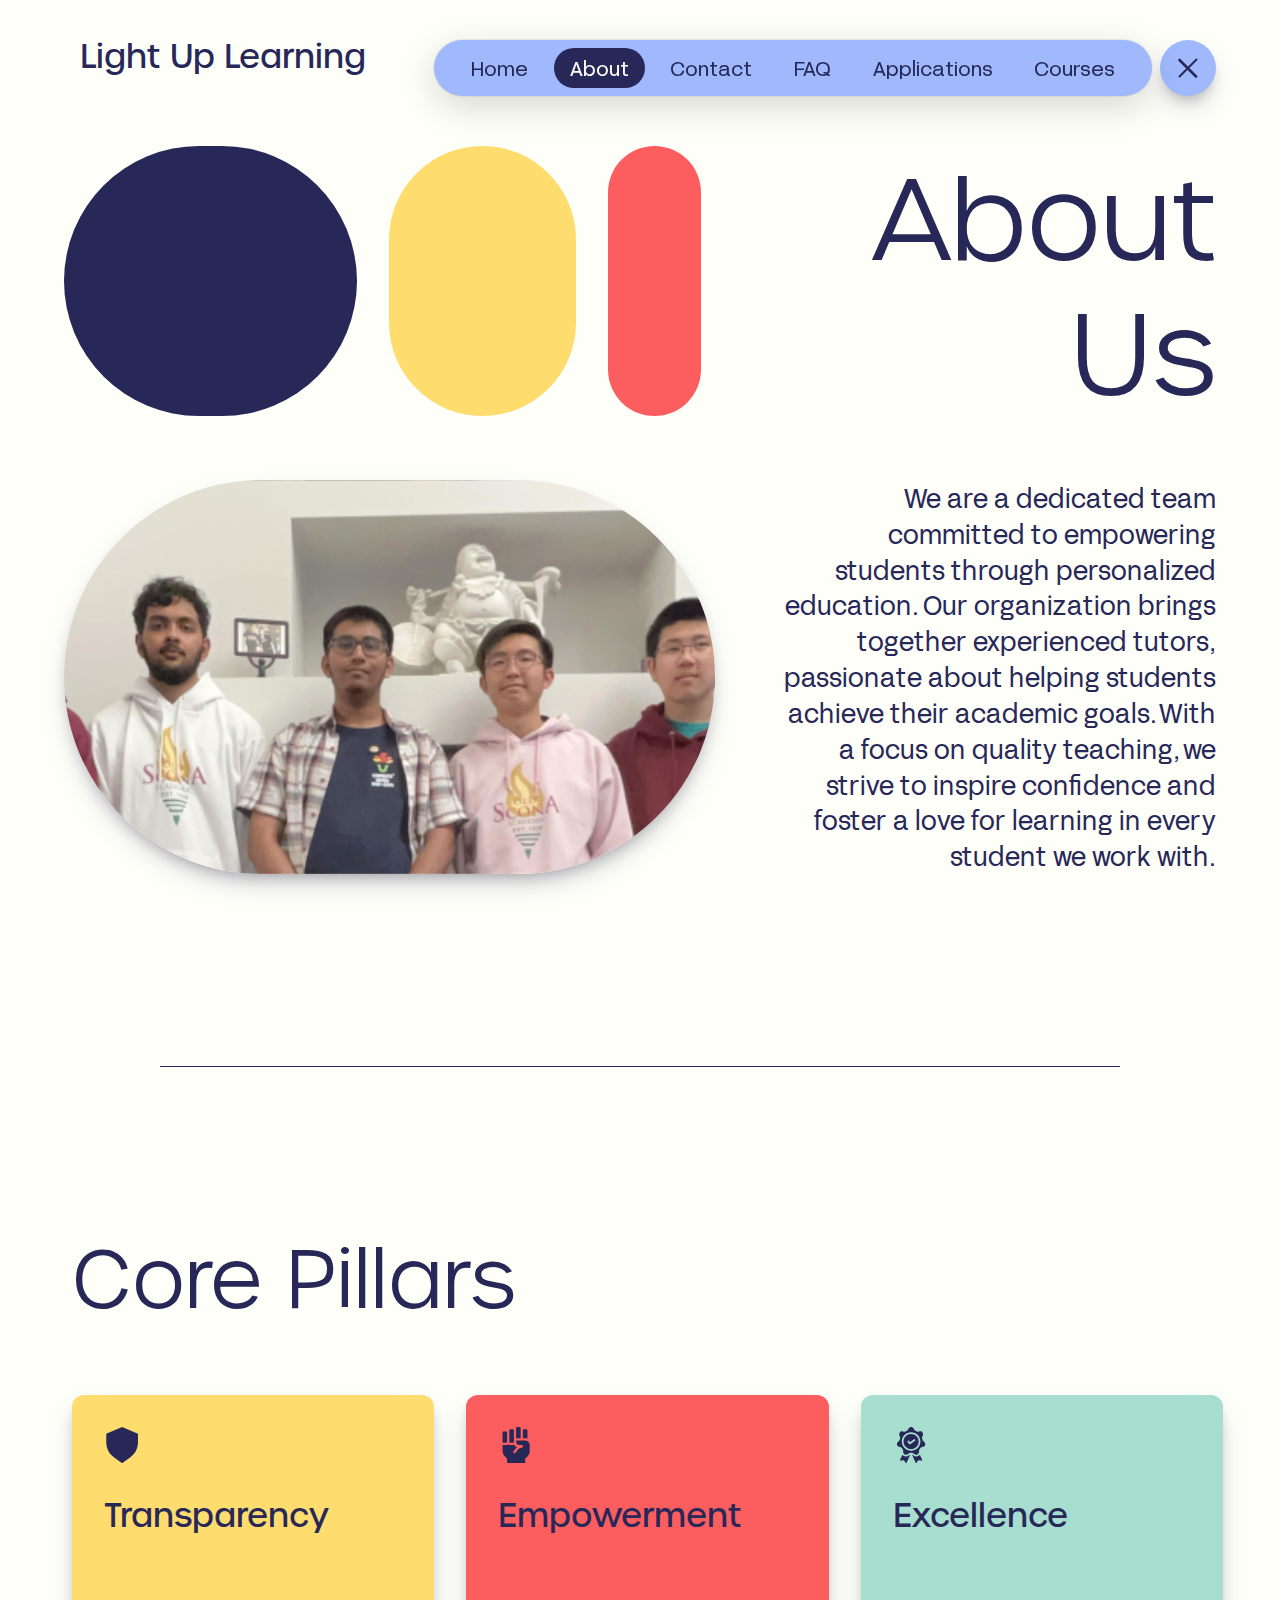
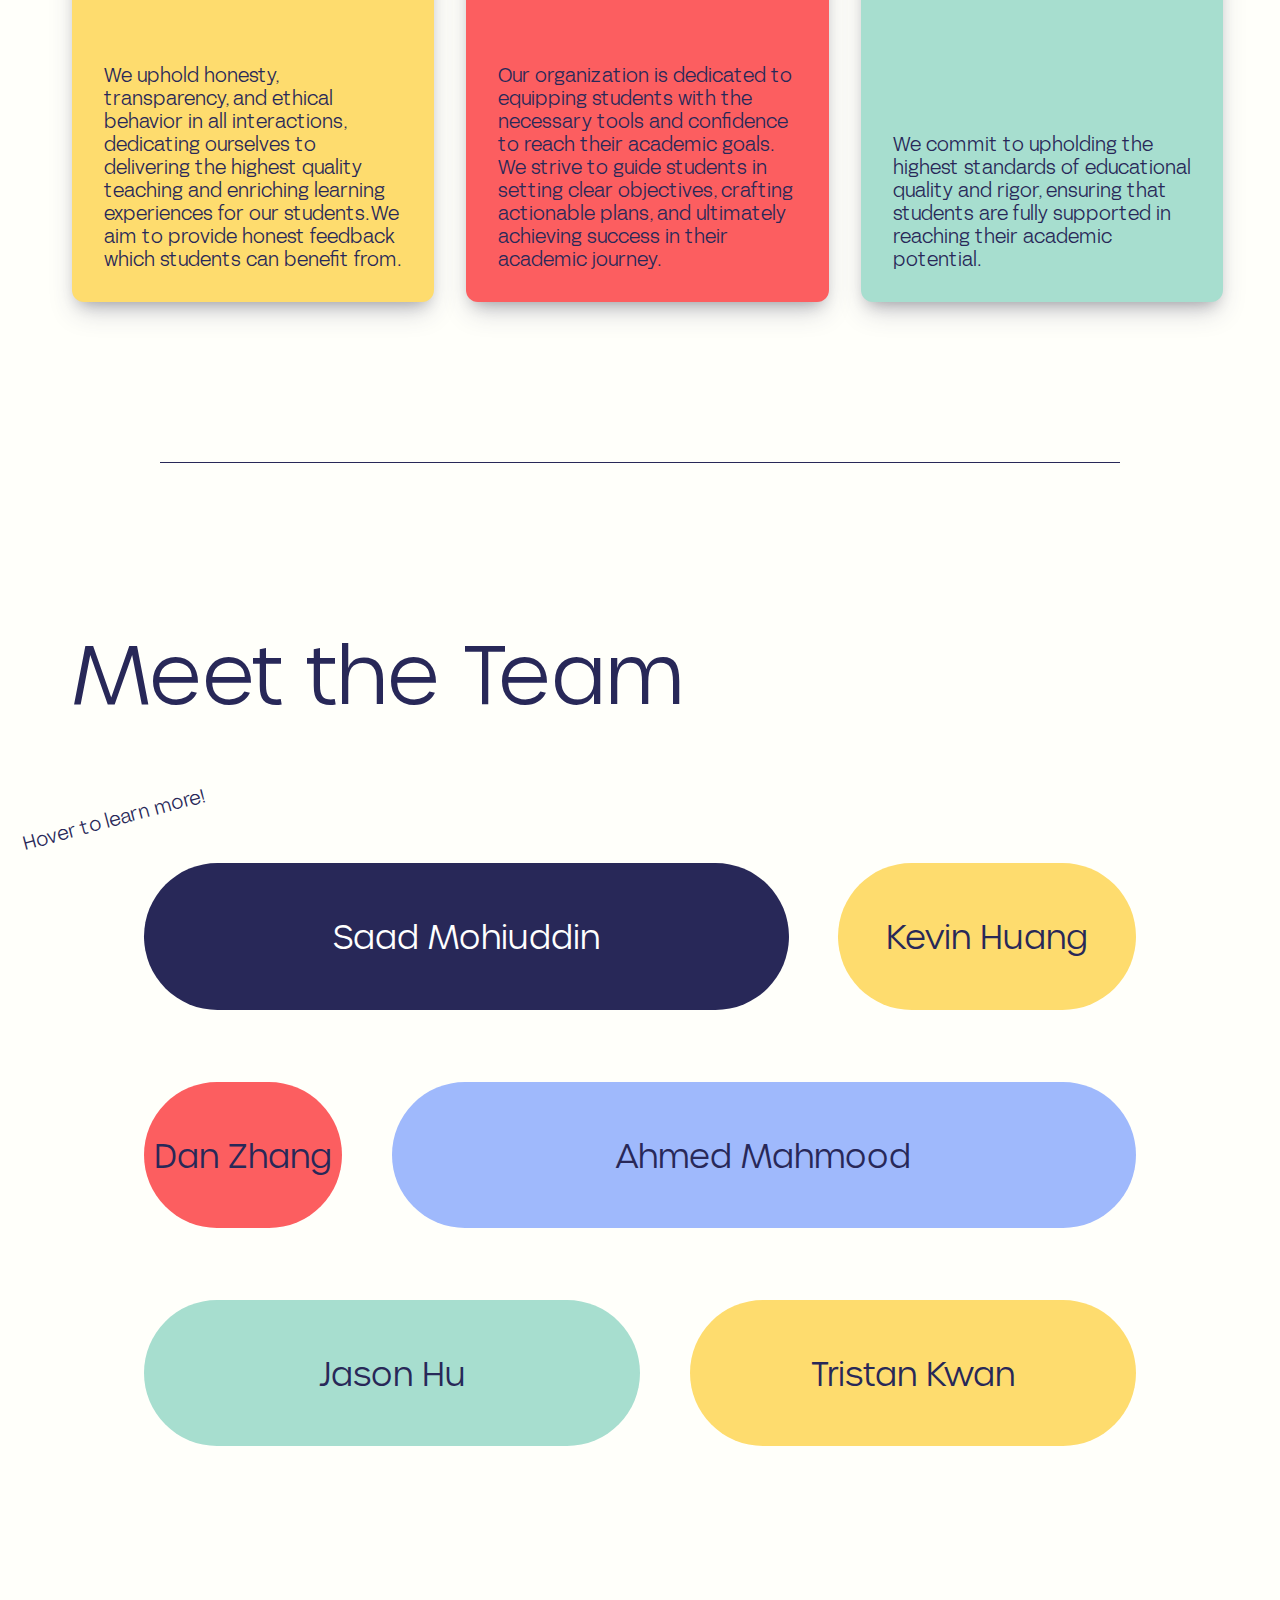
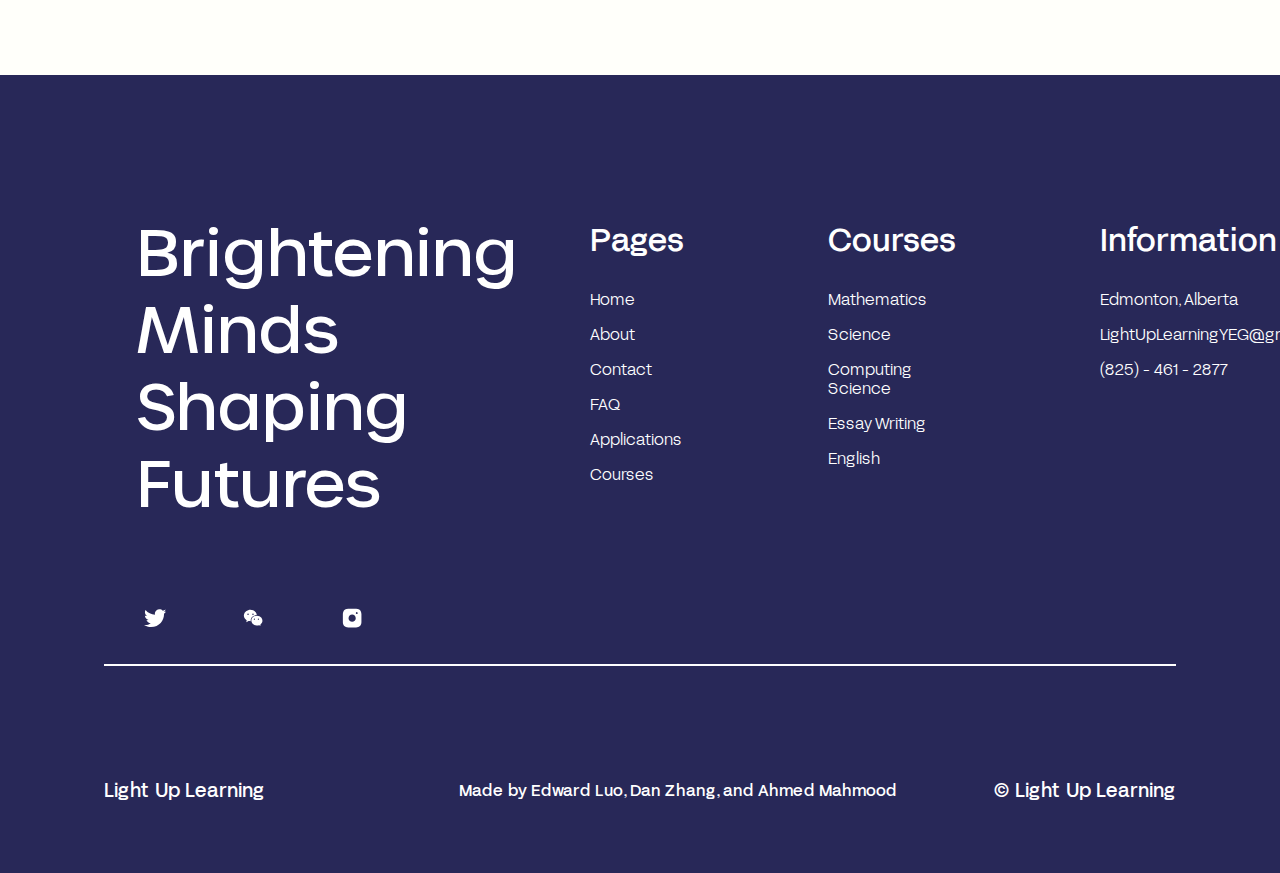
==== commit 6bc3b8e5: "stuff" ====
--- a/about.html
+++ b/about.html
@@ -45,19 +45,19 @@
         </div>
         <div class="navbar font-roc3 position-fixed bg-quaternary center-vertical border-radius-pill padding-left-3 padding-right-3 padding-top-2 padding-bottom-2 right-8">
             <div class="navbar-item border-radius-pill center-vertical padding-2 padding-left-3 padding-right-3 text-primary transition-slow font-md">
-                <a href="">Home</a>
+                <a href="home.html">Home</a>
             </div>
             <div class="navbar-item border-radius-pill center-vertical padding-2 padding-left-3 padding-right-3 text-primary transition-slow font-md link-active">
-                <a href="">About</a>
+                <a href="about.html">About</a>
             </div>
             <div class="navbar-item border-radius-pill center-vertical padding-2 padding-left-3 padding-right-3 text-primary transition-slow font-md">
-                <a href="">Contact</a>
+                <a href="contact.html">Contact</a>
             </div>
             <div class="navbar-item border-radius-pill center-vertical padding-2 padding-left-3 padding-right-3 text-primary transition-slow font-md">
-                <a href="">FAQ</a>
+                <a href="faq.html">FAQ</a>
             </div>
             <div class="navbar-item border-radius-pill center-vertical padding-2 padding-left-3 padding-right-3 text-primary transition-slow font-md">
-                <a href="">Applications</a>
+                <a href="applications.html">Applications</a>
             </div>
             <div class="navbar-item dropdown border-radius-pill center-vertical padding-2 padding-left-3 padding-right-3 text-primary transition-slow font-md">
                 <a href="">Courses</a>
@@ -132,32 +132,38 @@
             Meet the Team
         </h1>
         <div class="teamcontainer height-100 margin-left-10 phtlm">
-            <p class="text-primary font-roc2 font-2 position-absolute htlm">Click to learn more!</p>
+            <p class="text-primary font-roc2 font-2 position-absolute htlm">Hover to learn more!</p>
             <div class="row flex-row height-20 margin-10">
-                <div class="border-radius-pill width-65 height-100 bg-primary hover-pointer pill1 pill flex-row" onclick="expand(this);" color="bg-primary" p="saad">
+                <div class="border-radius-pill width-65 height-100 bg-primary hover-pointer pill1 pill flex-column" onclick="expand(this);" color="bg-primary" p="saad">
                     <h1 class="center-horizontal center-vertical height-100 width-100 text-white font-urbane-light-normal">Saad Mohiuddin</h1>
+                    <p class="width-100 text-center text-white font-roc2 font-2 position-absolute clickme">Click Me!</p>
                 </div>
                 <div class="height-100 width-5 pill12 pill"></div>
-                <div class="border-radius-pill width-30 height-100 bg-secondary hover-pointer pill2 pill flex-row" onclick="expand(this);" color="bg-secondary" p="kevin">
+                <div class="border-radius-pill width-30 height-100 bg-secondary hover-pointer pill2 pill flex-column" onclick="expand(this);" color="bg-secondary" p="kevin">
                     <h1 class="center-horizontal center-vertical height-100 width-100 text-primary font-urbane-light-normal">Kevin Huang</h1>
+                    <p class="width-100 text-center text-primary font-roc2 font-2 position-absolute clickme">Click Me!</p>
                 </div>
             </div>
             <div class="row flex-row height-20 margin-10">
-                <div class="border-radius-pill width-20 height-100 bg-tertiary hover-pointer pill1 pill flex-row" onclick="expand(this);" color="bg-tertiary" p="dan">
+                <div class="border-radius-pill width-20 height-100 bg-tertiary hover-pointer pill1 pill flex-column" onclick="expand(this);" color="bg-tertiary" p="dan">
                     <h1 class="center-horizontal center-vertical height-100 width-100 text-primary font-urbane-light-normal">Dan Zhang</h1>
+                    <p class="width-100 text-center text-primary font-roc2 font-2 position-absolute clickme">Click Me!</p>
                 </div>
                 <div class="height-100 width-5 pill12 pill"></div>
-                <div class="border-radius-pill width-75 height-100 bg-quaternary hover-pointer pill2 pill flex-row" onclick="expand(this);" color="bg-quaternary" p="ahmed">
+                <div class="border-radius-pill width-75 height-100 bg-quaternary hover-pointer pill2 pill flex-column" onclick="expand(this);" color="bg-quaternary" p="ahmed">
                     <h1 class="center-horizontal center-vertical height-100 width-100 text-primary font-urbane-light-normal">Ahmed Mahmood</h1>
+                    <p class="width-100 text-center text-primary font-roc2 font-2 position-absolute clickme">Click Me!</p>
                 </div>
             </div>
             <div class="row flex-row height-20 margin-10">
-                <div class="border-radius-pill width-50 height-100 bg-quinary hover-pointer pill1 pill flex-row" onclick="expand(this);" color="bg-quinary" p="jason">
+                <div class="border-radius-pill width-50 height-100 bg-quinary hover-pointer pill1 pill flex-column" onclick="expand(this);" color="bg-quinary" p="jason">
                     <h1 class="center-horizontal center-vertical height-100 width-100 text-primary font-urbane-light-normal">Jason Hu</h1>
+                    <p class="width-100 text-center text-primary font-roc2 font-2 position-absolute clickme">Click Me!</p>
                 </div>
                 <div class="height-100 width-5 pill12 pill"></div>
-                <div class="border-radius-pill width-45 height-100 bg-secondary hover-pointer pill2 pill flex-row" onclick="expand(this);" color="bg-secondary" p="tristan">
+                <div class="border-radius-pill width-45 height-100 bg-secondary hover-pointer pill2 pill flex-column" onclick="expand(this);" color="bg-secondary" p="tristan">
                     <h1 class="center-horizontal center-vertical height-100 width-100 text-primary font-urbane-light-normal">Tristan Kwan</h1>
+                    <p class="width-100 text-center text-primary font-roc2 font-2 position-absolute clickme">Click Me!</p>
                 </div>
             </div>
         </div>
@@ -251,13 +257,6 @@
     </div>
     <div id="scroll" style="display: none;"></div>
     <script>
-        document.getElementById("year").innerHTML = new Date().getFullYear();
-        // Function to toggle the expanded/collapsed state of the navbar
-        function toggleMenu() {
-            var navbarItems = document.querySelector('.navbar');
-            navbarItems.classList.toggle('shrunk');
-            document.querySelector('.hamburger-container').classList.toggle('open');
-        }
         p = {
             'ahmed': {
                 'name': 'Ahmed Mahmood',
--- a/styles/main.css
+++ b/styles/main.css
@@ -1562,4 +1562,35 @@
 .coursesc {
     width: 100%;
     align-items: center;
+}
+
+.clickme {
+    opacity: 0;
+    transition: all 0.2s ease;
+    top: 60%;
+    transform: translateY(100%);
+}
+
+.pill:hover .clickme {
+    opacity: .8;
+    transform: translateY(0);
+}
+
+.pill:hover h1 {
+    transform: translateY(-15%);
+}
+
+@keyframes fadeInDropdown {
+    from {
+      opacity: 0;
+      transform: translateY(-10px);
+    }
+    to {
+      opacity: 1;
+      transform: translateY(0);
+    }
+}
+
+main {
+    animation: fadeInDropdown 0.5s forwards;
 }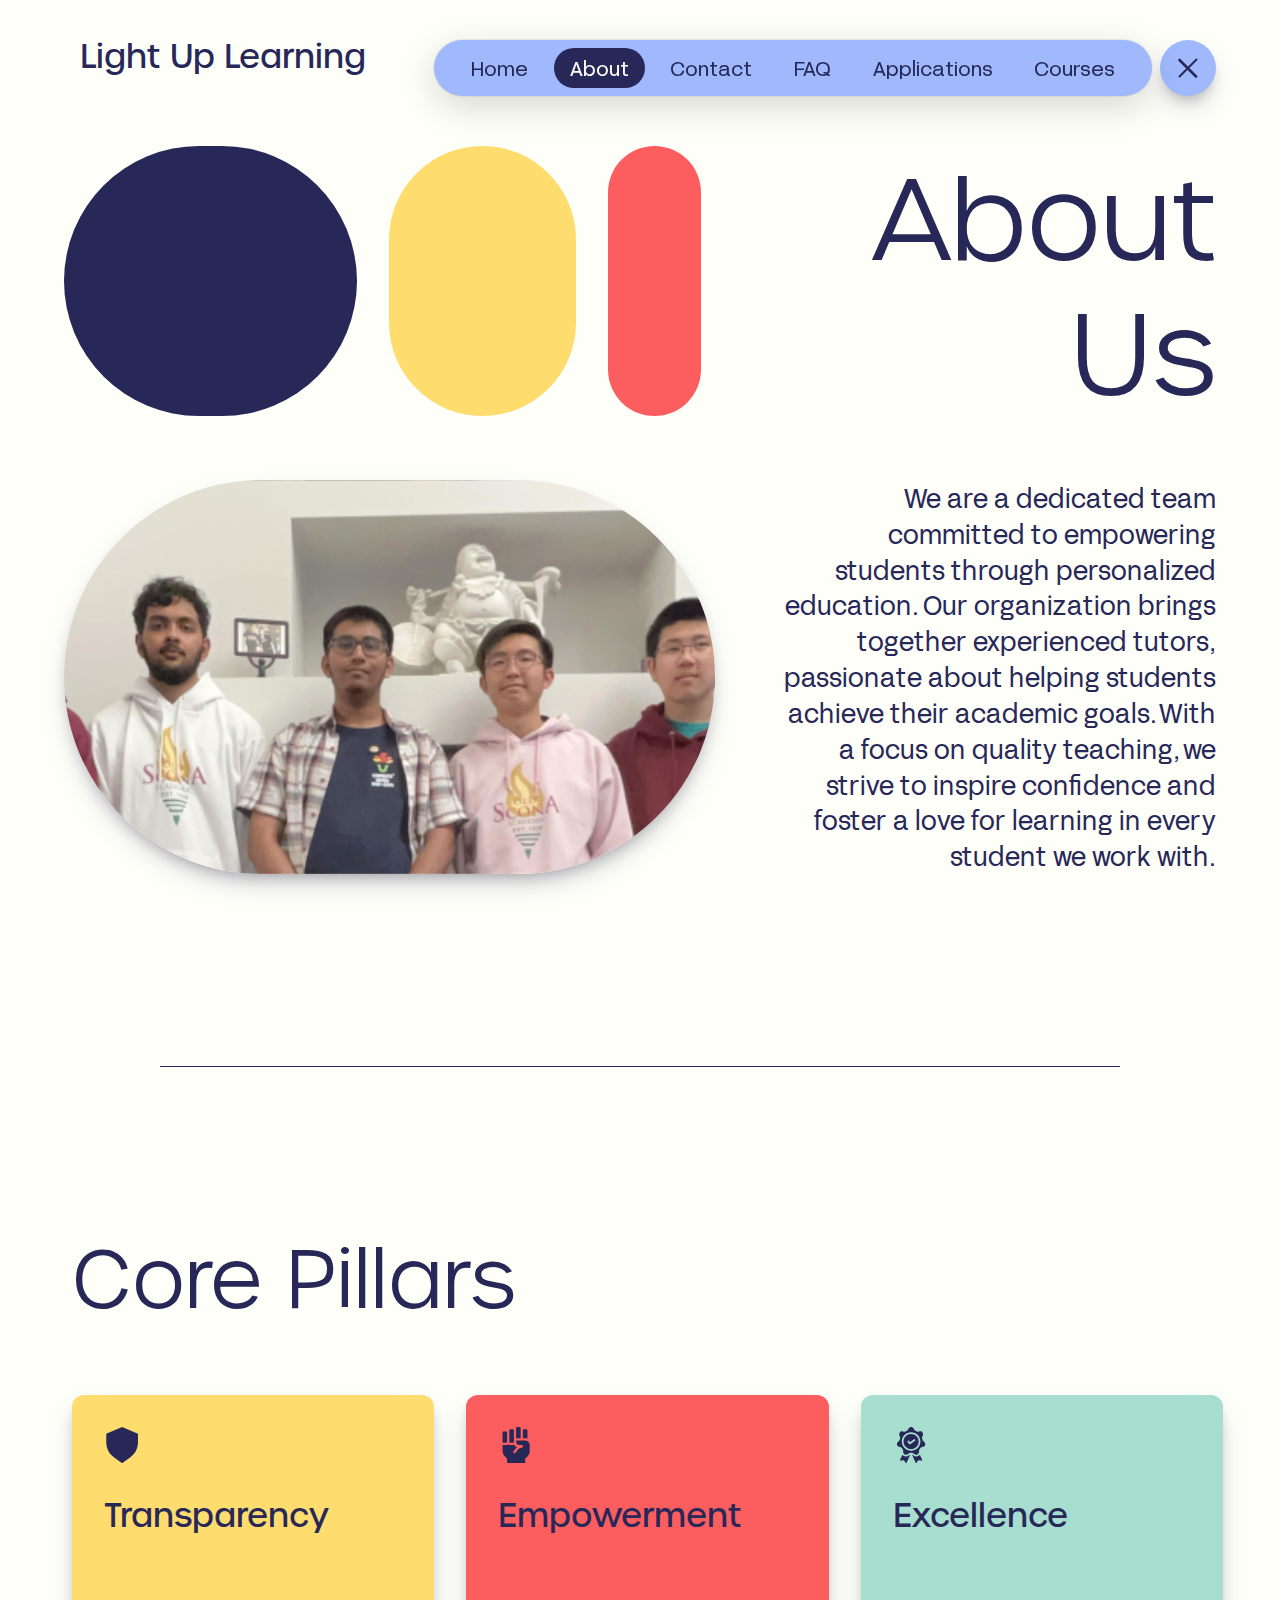
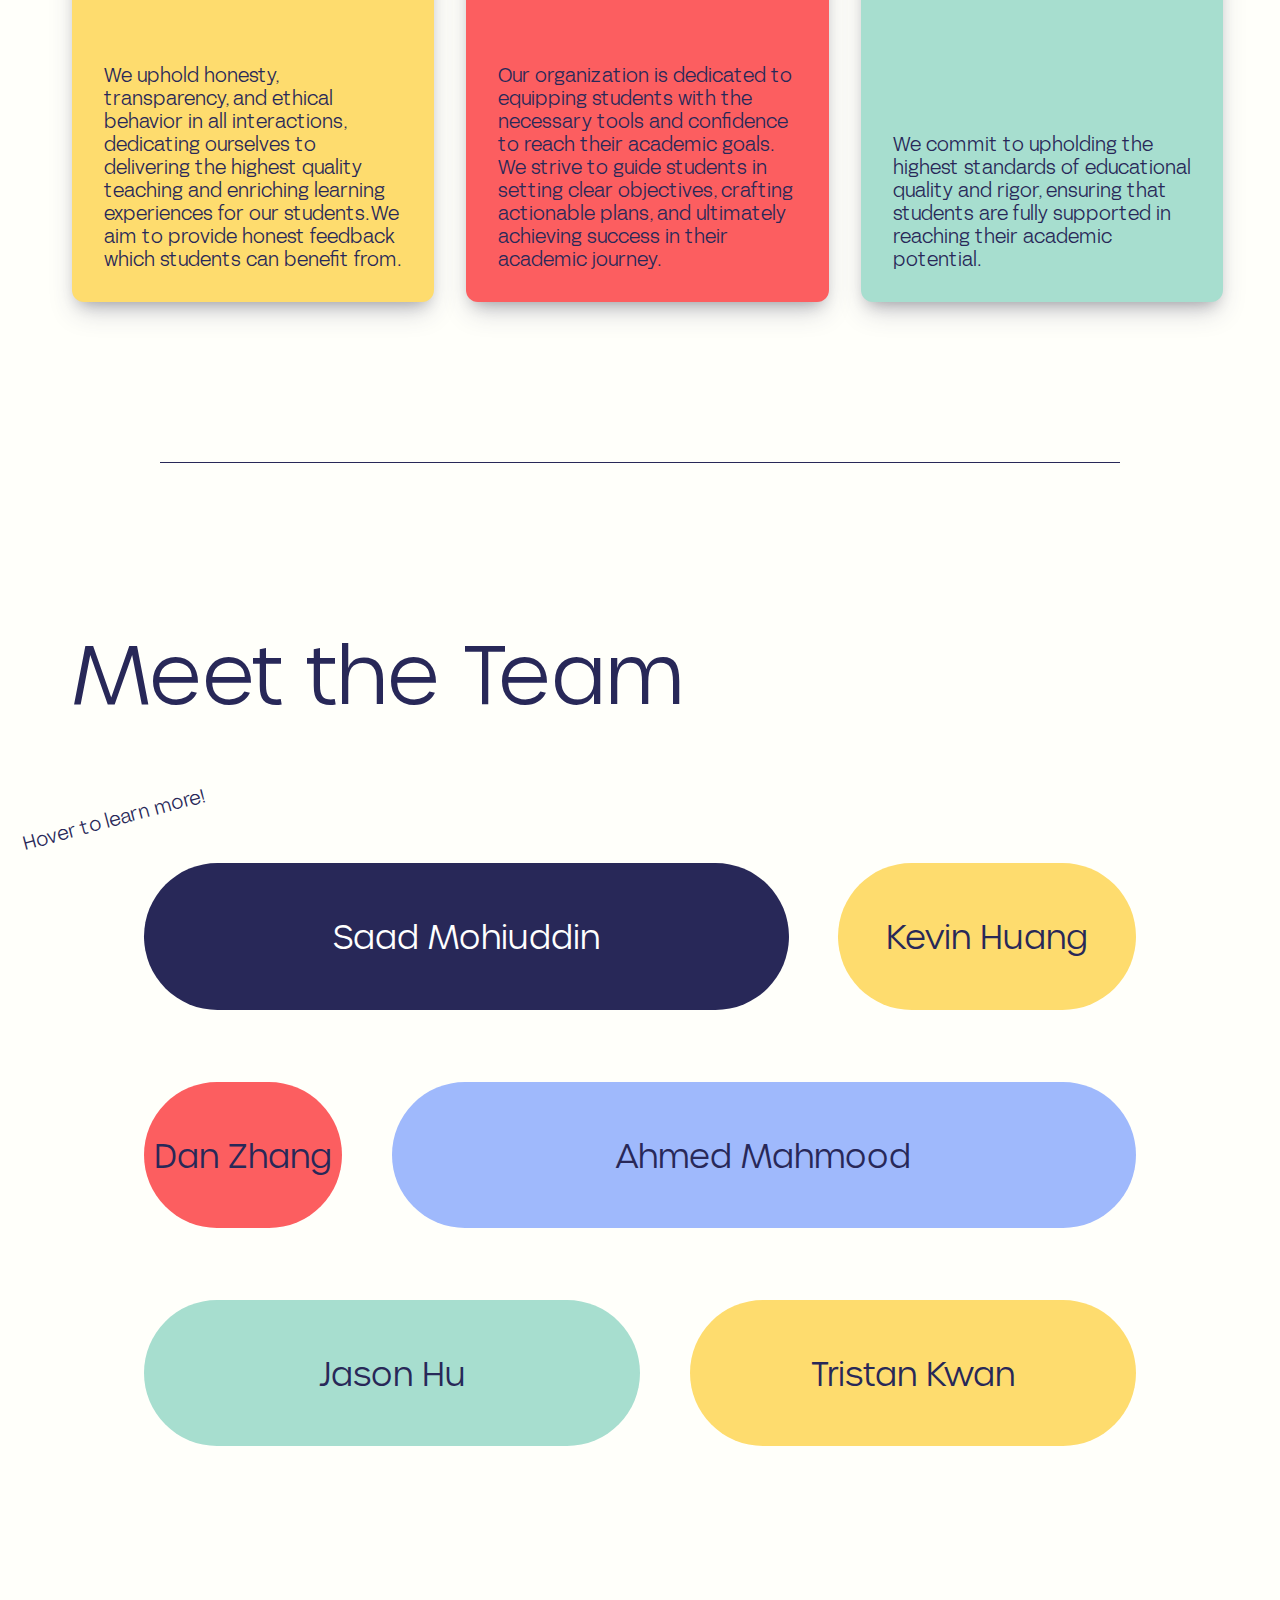
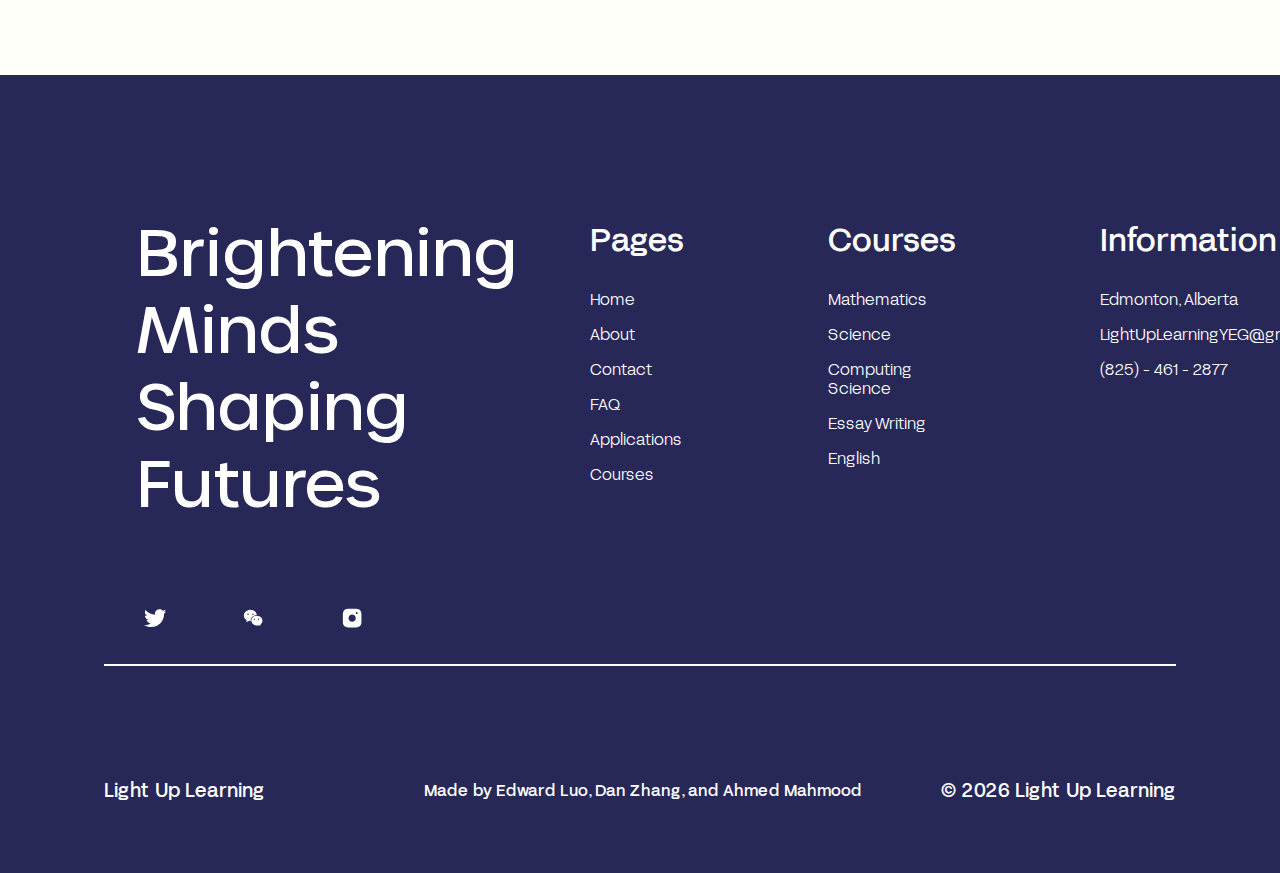
==== commit 9dac301f: "404" ====
--- a/about.html
+++ b/about.html
@@ -60,13 +60,13 @@
                 <a href="applications.html">Applications</a>
             </div>
             <div class="navbar-item dropdown border-radius-pill center-vertical padding-2 padding-left-3 padding-right-3 text-primary transition-slow font-md">
-                <a href="">Courses</a>
+                <a href="courses/courses.html">Courses</a>
                 <div class="dropdown-items"><br>
-                    <a href="">Mathematics</a><br><br>
-                    <a href="">Science</a><br><br>
-                    <a href="">Computing Science</a><br><br>
-                    <a href="">Essay Writing</a><br><br>
-                    <a href="">English</a><br><br>
+                    <a href="courses/math.html">Mathematics</a><br><br>
+                    <a href="courses/science.html">Science</a><br><br>
+                    <a href="courses/computing-science.html">Computing Science</a><br><br>
+                    <a href="courses/essay-writing.html">Essay Writing</a><br><br>
+                    <a href="courses/english.html">English</a><br><br>
                 </div>
             </div>
         </div>
--- a/styles/main.css
+++ b/styles/main.css
@@ -1593,4 +1593,187 @@
 
 main {
     animation: fadeInDropdown 0.5s forwards;
-}+}
+
+.form {
+    display: flex;
+    flex-direction: row;
+    align-items: center;
+    justify-content: center;
+}
+
+.l {
+    width: 30%;
+    height: 100%;
+    display: grid;
+    justify-content: end;
+    grid-template-rows: repeat(5, 20%); /* Adjust rows */
+    grid-template-columns: repeat(3, 25%); /* Adjust columns */
+}
+
+.r {
+    width: 50%;
+    height: 100%;
+    border-radius: 20px;
+    margin-left: 2rem;
+}
+
+.cshape {
+    border-radius: 9999px;
+}
+
+.contact {
+    grid-area: 1 / 1 / 2 / 1;
+    width: 100%;
+
+    
+}
+
+.us {
+    grid-area: 5 / 2 / 5 / 2;
+}
+
+.c1 {
+    grid-area: 2 / 1 / span 4 / 1;
+}
+
+.c2 {
+    grid-area: 2 / 2 / span 2 / 2;
+}
+
+.c3 {
+    grid-area: 1 / 3 / span 3 / 3;
+}
+
+.c4 {
+    grid-area: 4 / 2 / 4 / span 2;
+}
+
+.c5 {
+    grid-area: 5 / 3 / 5 / 3;
+}
+
+.cshape {
+    width: 100%;
+    height: 100%;
+}
+
+form input {
+    width: 100%;
+    border-radius: 9999px;
+    padding: 1rem 2rem;
+    margin: 1rem 0;
+    border: none;
+    background-color: #282858;
+    color: white;
+    font-family: 'roc', sans-serif;
+    transition: all 0.3s ease;
+    border: 2px solid transparent;
+}
+
+* {
+    outline: none;
+}
+
+::placeholder {
+    color: white;
+    transition: all 0.3s ease;
+    font-family: 'roc', sans-serif;
+}
+
+form input[type='submit'] {
+    width: fit-content;
+    font-family: 'roc', sans-serif;
+    cursor: pointer;
+}
+
+form input[type='submit']:hover {
+    background-color: #fffffa;
+    color: #282858;
+    border: 2px solid #282858;
+}
+
+textarea {
+    width: 100%;
+    border-radius: 20px;
+    transition: all 0.3s ease;
+    border: none;
+    border: 2px solid transparent!important;
+    padding: 2rem 2rem;
+    margin: 1rem 0;
+    border: none;
+    background-color: #282858;
+    color: white;
+    height: 10rem;
+    font-family: 'roc', sans-serif;
+}
+
+input:focus {
+    background-color: #fffffa;
+    color: #282858;
+    border: 2px solid #282858;
+}
+
+input:focus::placeholder {
+    color: #282858!important;
+}
+textarea:focus::placeholder {
+    color: #282858!important;
+}
+
+textarea:focus {
+    background-color: #fffffa;
+    color: #282858;
+    border-color:#282858!important;
+}
+
+.faq-container {
+    width: 100%;
+    background-color: transparent;
+    border-radius: 10px;
+    overflow: hidden;
+  }
+
+  .faq-item {
+    border-bottom: 1px solid #282858;
+    margin: 2rem;
+  }
+
+  .faq-question {
+    padding: 1rem;
+    color:#282858;
+    display: flex;
+    justify-content: space-between;
+    align-items: center;
+    cursor: pointer;
+    background-color: transparent;
+    transition: background-color 0.3s ease;
+    font-weight: 600;
+  }
+
+  .faq-question:hover {
+    background-color: transparent;
+  }
+
+  .faq-answer {
+    max-height: 0;
+    overflow: hidden;
+    padding: 0 1rem;
+    background-color: transparent;
+    color: #282858;
+    line-height: 1.6;
+    transition: max-height 0.3s ease, padding 0.3s ease;
+  }
+
+  .faq-answer.open {
+    max-height: 5rem; /* Adjust for longer answers */
+    padding: .75rem 1rem;
+  }
+
+  .arrow {
+    transition: transform 0.3s ease;
+  }
+
+  .arrow.open {
+    transform: rotate(90deg);
+  }